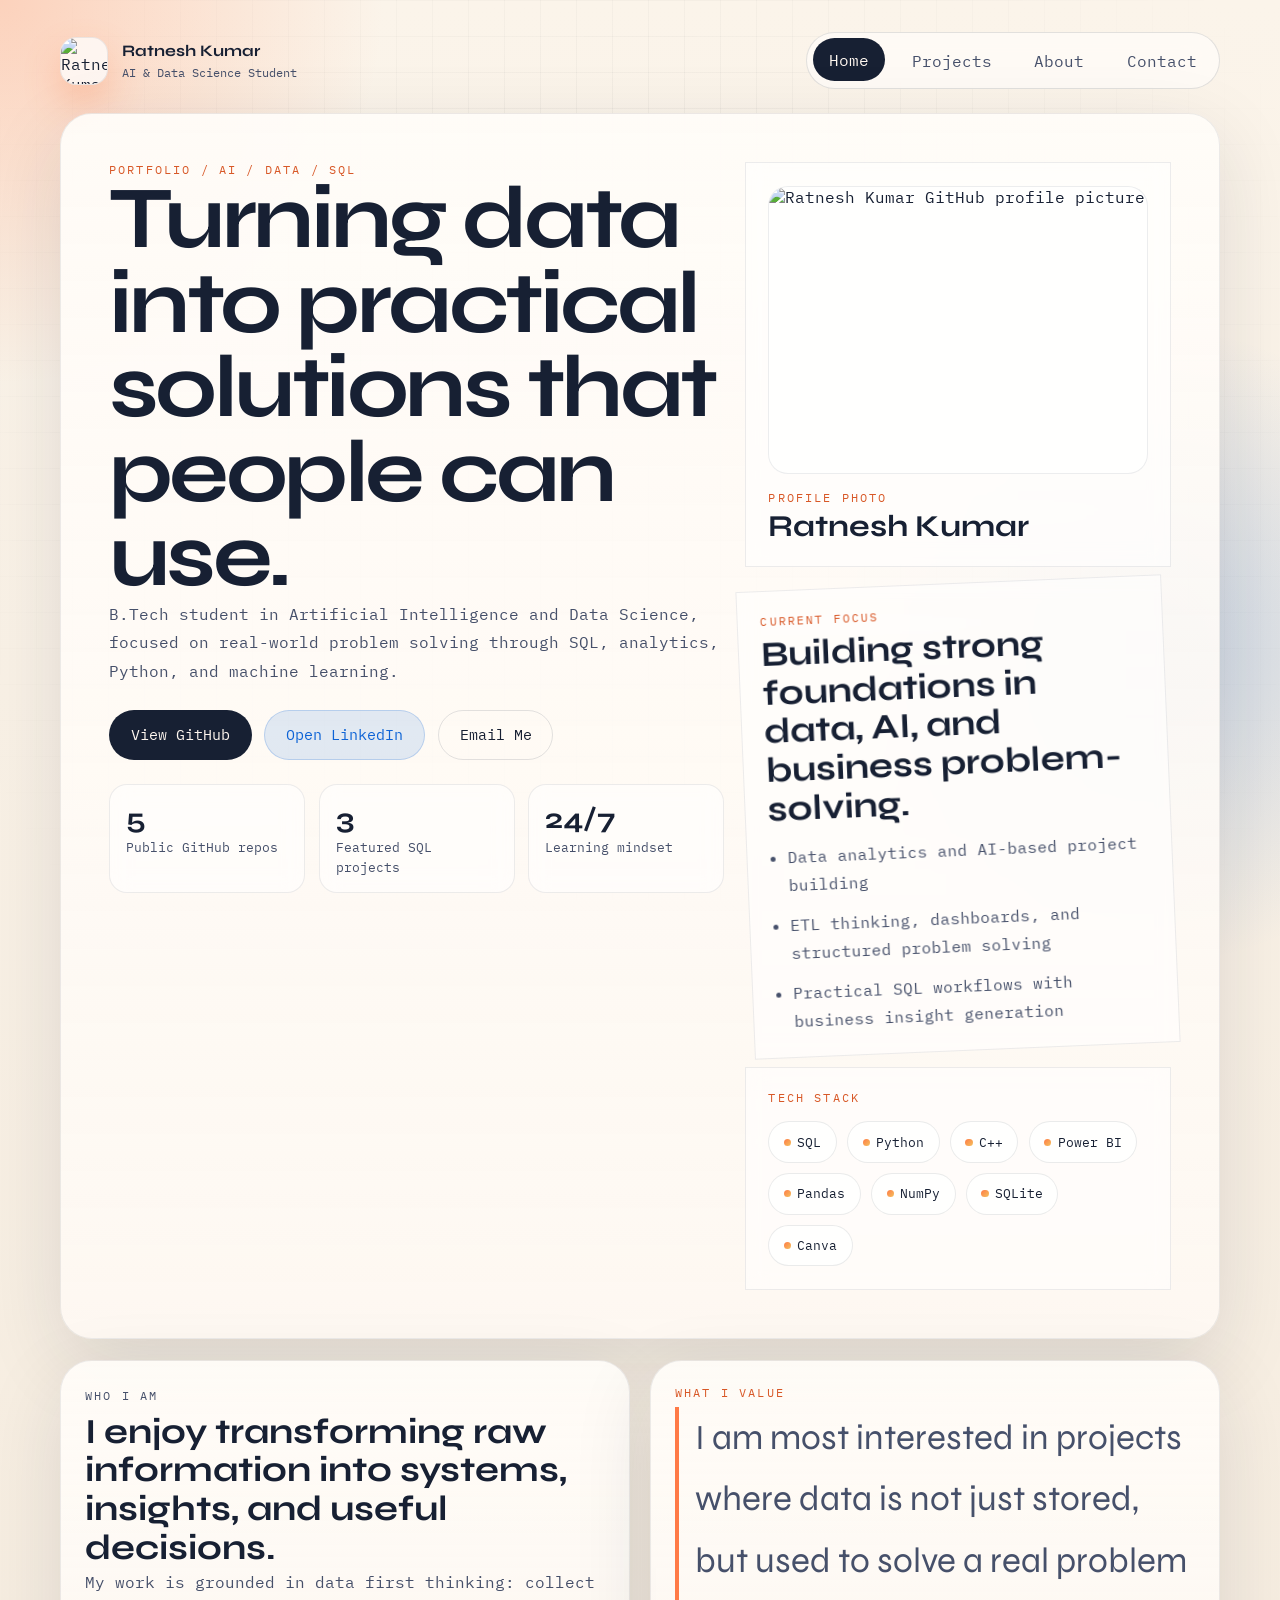
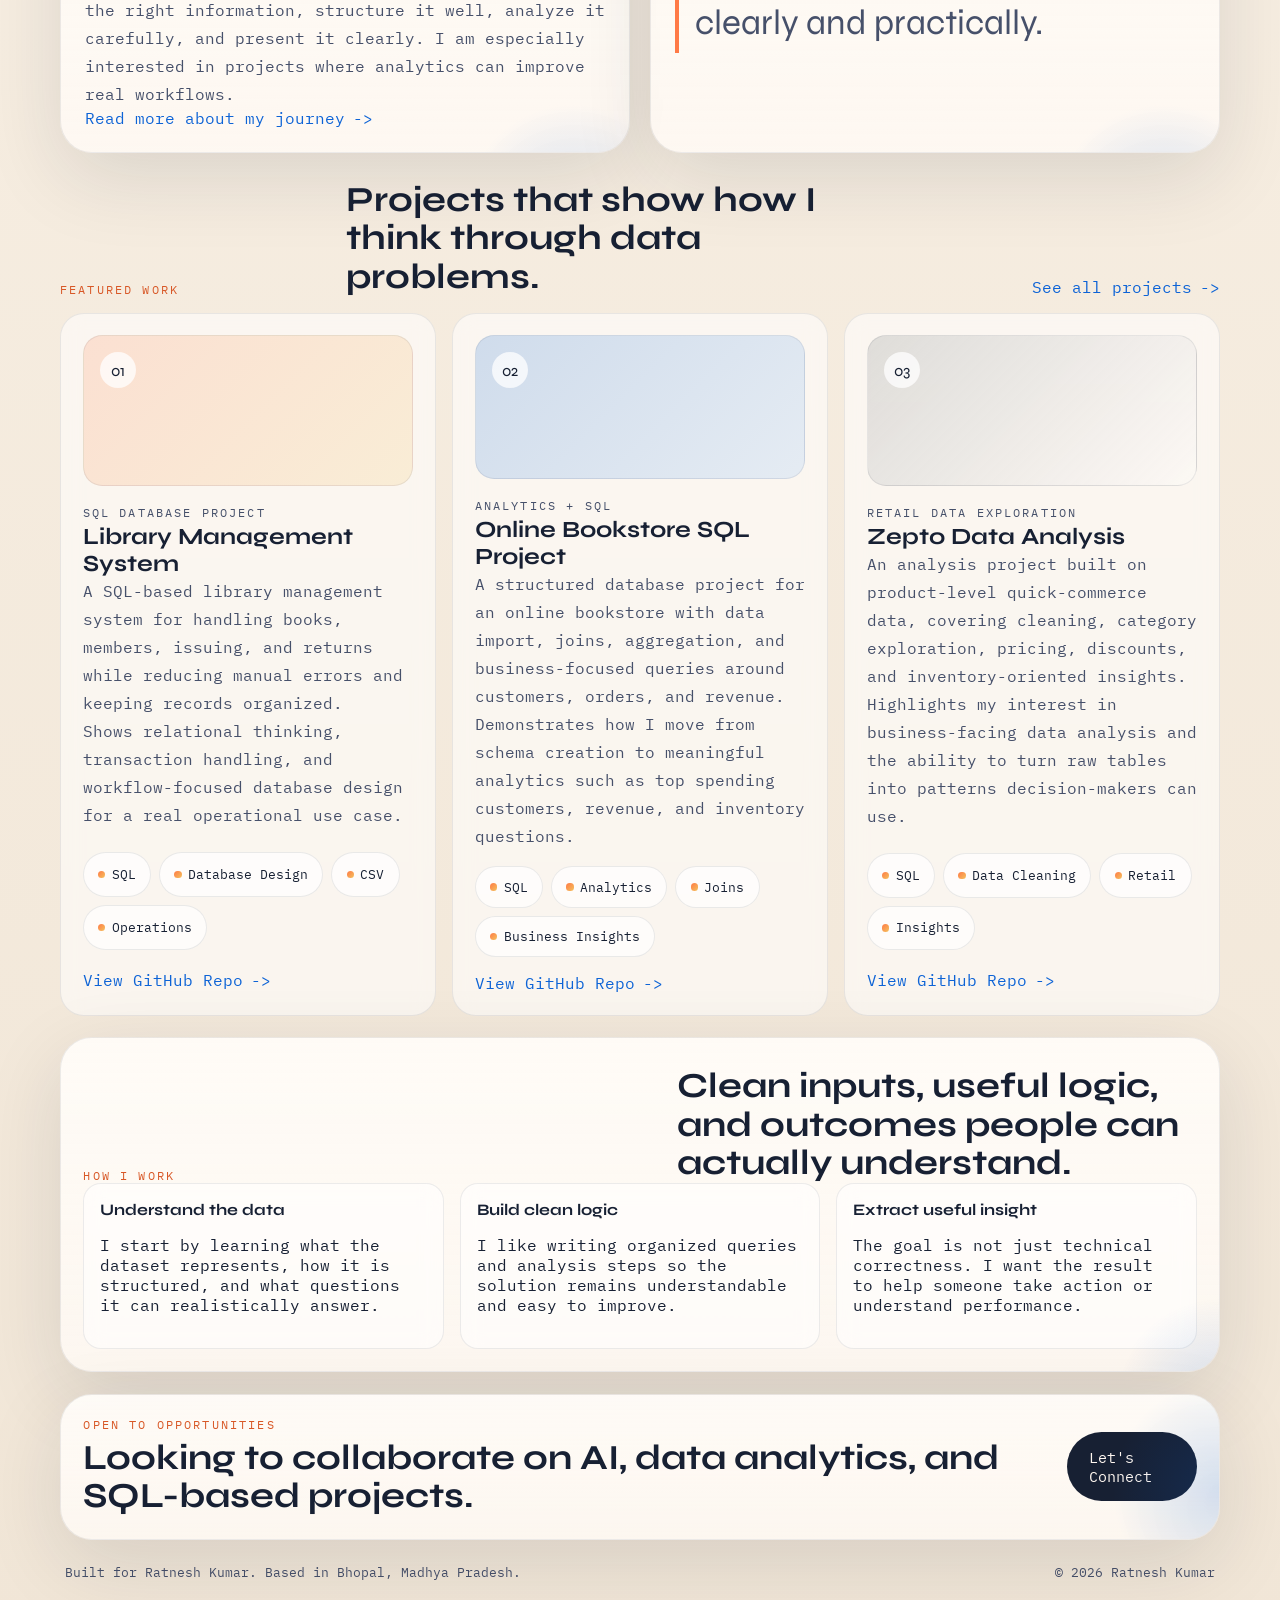
==== index.html @ 62a86c90 "Add files via upload" ====
<!DOCTYPE html>
<html lang="en">
  <head>
    <meta charset="UTF-8" />
    <meta name="viewport" content="width=device-width, initial-scale=1.0" />
    <title>Ratnesh Kumar | Portfolio</title>
    <meta
      name="description"
      content="Portfolio website for Ratnesh Kumar, an AI and Data Science student building practical data, SQL, and machine learning projects."
    />
    <link rel="preconnect" href="https://fonts.googleapis.com" />
    <link rel="preconnect" href="https://fonts.gstatic.com" crossorigin />
    <link
      href="https://fonts.googleapis.com/css2?family=IBM+Plex+Mono:wght@400;500&family=Syne:wght@500;700;800&display=swap"
      rel="stylesheet"
    />
    <link rel="stylesheet" href="styles.css" />
  </head>
  <body data-page="home">
    <div class="page-shell">
      <header class="site-header">
        <a class="brand" href="index.html" aria-label="Ratnesh Kumar portfolio home">
          <span class="brand-mark">
            <img
              data-profile-image
              src="https://github.com/rat7050.png"
              alt="Ratnesh Kumar GitHub profile picture"
              loading="eager"
              decoding="async"
              referrerpolicy="no-referrer"
            />
          </span>
          <span class="brand-text">
            <strong data-name>Ratnesh Kumar</strong>
            <small data-role>AI &amp; Data Science Student</small>
          </span>
        </a>
        <button class="nav-toggle" type="button" aria-expanded="false" aria-label="Open navigation">
          Menu
        </button>
        <nav class="site-nav" data-nav>
          <a href="index.html">Home</a>
          <a href="projects.html">Projects</a>
          <a href="about.html">About</a>
          <a href="contact.html">Contact</a>
        </nav>
      </header>

      <main>
        <section class="hero panel">
          <div class="hero-copy">
            <p class="eyebrow">Portfolio / AI / Data / SQL</p>
            <h1 data-hero-title>Turning data into practical solutions that people can use.</h1>
            <p class="hero-summary" data-summary>
              AI &amp; Data Science student building SQL, analytics, and machine learning projects that solve real-world problems.
            </p>
            <div class="hero-actions">
              <a class="button primary" data-github-link href="https://github.com/rat7050" target="_blank" rel="noreferrer">View GitHub</a>
              <a class="button secondary" data-linkedin-link href="https://www.linkedin.com/" target="_blank" rel="noreferrer">Open LinkedIn</a>
              <a class="button ghost" data-email-link href="mailto:ratneshkumar77659@gmail.com">Email Me</a>
            </div>
            <div class="stats-grid" data-stats></div>
          </div>

          <div class="hero-side">
            <div class="portrait-card">
              <div class="portrait-frame">
                <img
                  data-profile-image
                  src="https://github.com/rat7050.png"
                  alt="Ratnesh Kumar GitHub profile picture"
                  loading="eager"
                  decoding="async"
                  referrerpolicy="no-referrer"
                />
              </div>
              <div class="portrait-meta">
                <p class="card-label">Profile Photo</p>
                <h2 data-name>Ratnesh Kumar</h2>
              </div>
            </div>
            <div class="feature-card tilt-card">
              <p class="card-label">Current Focus</p>
              <h2>Building strong foundations in data, AI, and business problem-solving.</h2>
              <ul class="mini-list" data-focus-list></ul>
            </div>
            <div class="stack-card">
              <p class="card-label">Tech Stack</p>
              <div class="chip-cloud" data-tech-stack></div>
            </div>
          </div>
        </section>

        <section class="story-grid">
          <article class="panel intro-panel">
            <p class="section-tag">Who I Am</p>
            <h2 data-about-heading>Curious builder. Practical thinker. Data-first creator.</h2>
            <p data-about-short>
              I enjoy taking messy information, structuring it clearly, and turning it into systems, dashboards, or insights that help people make decisions.
            </p>
            <a class="text-link" href="about.html">Read more about my journey</a>
          </article>

          <article class="panel quote-panel">
            <p class="section-tag">What I Value</p>
            <blockquote data-quote>
              I am most interested in projects where data is not just collected, but used to improve something real.
            </blockquote>
          </article>
        </section>

        <section class="section-block">
          <div class="section-heading">
            <p class="section-tag">Featured Work</p>
            <h2>Projects that show how I think through data problems.</h2>
            <a class="text-link" href="projects.html">See all projects</a>
          </div>
          <div class="project-grid featured" data-projects="featured"></div>
        </section>

        <section class="panel process-panel">
          <div class="section-heading">
            <p class="section-tag">How I Work</p>
            <h2>Clean inputs, useful logic, and outcomes people can actually understand.</h2>
          </div>
          <div class="process-grid" data-process></div>
        </section>

        <section class="panel cta-panel">
          <div>
            <p class="section-tag">Open To Opportunities</p>
            <h2>Looking to collaborate on AI, data analytics, and SQL-based projects.</h2>
          </div>
          <a class="button primary" href="contact.html">Let's Connect</a>
        </section>
      </main>

      <footer class="site-footer">
        <p>Built for <span data-name>Ratnesh Kumar</span>. Based in <span data-location>Bhopal, Madhya Pradesh</span>.</p>
        <p>&copy; <span data-year></span> <span data-name>Ratnesh Kumar</span></p>
      </footer>
    </div>

    <script src="script.js"></script>
  </body>
</html>
---- styles.css ----
*,
*::before,
*::after {
  box-sizing: border-box;
}

:root {
  --bg: #f7efe4;
  --bg-soft: rgba(255, 248, 240, 0.72);
  --surface: rgba(255, 250, 245, 0.82);
  --surface-strong: rgba(255, 252, 248, 0.95);
  --ink: #172033;
  --muted: #46506a;
  --line: rgba(23, 32, 51, 0.12);
  --accent: #ff7a46;
  --accent-deep: #d85827;
  --accent-two: #0d63d6;
  --accent-three: #f4c15d;
  --shadow: 0 24px 80px rgba(23, 32, 51, 0.12);
  --radius-xl: 32px;
  --radius-lg: 24px;
  --radius-md: 18px;
  --radius-sm: 14px;
  --page-width: 1160px;
}

html {
  scroll-behavior: smooth;
}

body {
  margin: 0;
  min-height: 100vh;
  color: var(--ink);
  background:
    radial-gradient(circle at top left, rgba(255, 122, 70, 0.28), transparent 24rem),
    radial-gradient(circle at 90% 20%, rgba(13, 99, 214, 0.2), transparent 20rem),
    linear-gradient(180deg, #fbf4ea 0%, #f1e6d7 100%);
  font-family: "IBM Plex Mono", "Consolas", monospace;
}

body::before {
  content: "";
  position: fixed;
  inset: 0;
  pointer-events: none;
  background-image:
    linear-gradient(rgba(23, 32, 51, 0.035) 1px, transparent 1px),
    linear-gradient(90deg, rgba(23, 32, 51, 0.035) 1px, transparent 1px);
  background-size: 36px 36px;
  mask-image: radial-gradient(circle at center, black 45%, transparent 95%);
  z-index: -1;
}

a {
  color: inherit;
  text-decoration: none;
}

img {
  max-width: 100%;
}

.page-shell {
  width: min(calc(100% - 2rem), var(--page-width));
  margin: 0 auto;
  padding: 1.25rem 0 3rem;
}

.site-header,
.site-footer,
.hero,
.story-grid,
.section-block,
.about-layout,
.contact-layout {
  width: 100%;
}

.site-header {
  display: flex;
  align-items: center;
  justify-content: space-between;
  gap: 1rem;
  padding: 0.75rem 0 1.5rem;
}

.brand {
  display: inline-flex;
  align-items: center;
  gap: 0.9rem;
}

.brand-mark {
  display: inline-flex;
  align-items: center;
  justify-content: center;
  width: 3rem;
  height: 3rem;
  border-radius: 1rem;
  overflow: hidden;
  background: rgba(255, 255, 255, 0.72);
  border: 1px solid rgba(23, 32, 51, 0.08);
  box-shadow: 0 18px 36px rgba(255, 122, 70, 0.3);
}

.brand-mark img {
  display: block;
  width: 100%;
  height: 100%;
  object-fit: cover;
}

.brand-text {
  display: flex;
  flex-direction: column;
  gap: 0.2rem;
}

.brand-text strong,
h1,
h2,
h3,
blockquote {
  font-family: "Syne", "Trebuchet MS", sans-serif;
}

.brand-text strong {
  font-size: 1rem;
}

.brand-text small {
  color: var(--muted);
  font-size: 0.78rem;
}

.site-nav {
  display: flex;
  align-items: center;
  gap: 0.65rem;
  padding: 0.4rem;
  border: 1px solid var(--line);
  border-radius: 999px;
  background: rgba(255, 252, 248, 0.8);
  backdrop-filter: blur(16px);
}

.site-nav a {
  padding: 0.7rem 1rem;
  border-radius: 999px;
  color: var(--muted);
  transition: background-color 180ms ease, color 180ms ease, transform 180ms ease;
}

.site-nav a:hover,
.site-nav a.active {
  background: var(--ink);
  color: #fff7f0;
  transform: translateY(-1px);
}

.nav-toggle {
  display: none;
  border: 1px solid var(--line);
  border-radius: 999px;
  background: var(--surface-strong);
  padding: 0.75rem 1rem;
  font: inherit;
  color: var(--ink);
  cursor: pointer;
}

main {
  display: grid;
  gap: 1.35rem;
}

.panel {
  position: relative;
  overflow: hidden;
  border: 1px solid rgba(23, 32, 51, 0.08);
  border-radius: var(--radius-xl);
  background: linear-gradient(180deg, var(--surface-strong), var(--surface));
  box-shadow: var(--shadow);
}

.panel::after {
  content: "";
  position: absolute;
  inset: auto -10% -45% auto;
  width: 14rem;
  height: 14rem;
  border-radius: 50%;
  background: radial-gradient(circle, rgba(13, 99, 214, 0.18), transparent 70%);
  pointer-events: none;
}

.hero,
.page-hero {
  padding: clamp(1.75rem, 4vw, 3rem);
}

.hero {
  display: grid;
  grid-template-columns: minmax(0, 1.3fr) minmax(18rem, 0.9fr);
  gap: 1.3rem;
}

.page-hero.compact {
  display: grid;
  gap: 0.85rem;
}

.eyebrow,
.section-tag,
.card-label {
  margin: 0;
  font-size: 0.75rem;
  letter-spacing: 0.18em;
  text-transform: uppercase;
  color: var(--accent-deep);
}

h1 {
  margin: 0;
  font-size: clamp(2.85rem, 8vw, 5.5rem);
  line-height: 0.96;
  letter-spacing: -0.04em;
  max-width: 11ch;
}

.page-hero h1 {
  max-width: 14ch;
  font-size: clamp(2.2rem, 6vw, 4rem);
}

.hero-summary,
[data-project-summary],
[data-contact-intro],
[data-about-long],
[data-about-short] {
  margin: 0;
  max-width: 65ch;
  color: var(--muted);
  font-size: 1rem;
  line-height: 1.8;
}

.hero-actions {
  display: flex;
  flex-wrap: wrap;
  gap: 0.8rem;
  margin: 1.5rem 0;
}

.button,
.text-link {
  transition: transform 180ms ease, background-color 180ms ease, color 180ms ease, border-color 180ms ease;
}

.button {
  display: inline-flex;
  align-items: center;
  justify-content: center;
  gap: 0.5rem;
  min-height: 3.1rem;
  padding: 0.9rem 1.3rem;
  border-radius: 999px;
  border: 1px solid transparent;
  font-size: 0.92rem;
}

.button:hover,
.text-link:hover {
  transform: translateY(-2px);
}

.button.primary {
  background: var(--ink);
  color: #fff7f0;
}

.button.secondary {
  background: rgba(13, 99, 214, 0.12);
  border-color: rgba(13, 99, 214, 0.2);
  color: var(--accent-two);
}

.button.ghost {
  background: transparent;
  border-color: var(--line);
  color: var(--ink);
}

.text-link {
  display: inline-flex;
  align-items: center;
  gap: 0.5rem;
  color: var(--accent-two);
}

.text-link::after {
  content: "->";
}

.stats-grid {
  display: grid;
  grid-template-columns: repeat(3, minmax(0, 1fr));
  gap: 0.85rem;
  margin-top: 1.25rem;
}

.stat-card,
.feature-card,
.stack-card,
.portrait-card,
.project-card,
.mini-panel,
.timeline-item,
.contact-item {
  border: 1px solid rgba(23, 32, 51, 0.08);
  background: rgba(255, 255, 255, 0.55);
  backdrop-filter: blur(10px);
}

.stat-card {
  padding: 1rem;
  border-radius: var(--radius-md);
}

.stat-card strong {
  display: block;
  font-family: "Syne", sans-serif;
  font-size: 1.8rem;
}

.stat-card span {
  color: var(--muted);
  font-size: 0.8rem;
}

.hero-side {
  display: grid;
  gap: 1rem;
}

.feature-card,
.stack-card,
.portrait-card,
.cta-panel,
.process-panel,
.note-panel {
  padding: 1.4rem;
}

.tilt-card {
  transform: rotate(-2.4deg);
}

.feature-card h2,
.stack-card h2,
.intro-panel h2,
.quote-panel blockquote,
.cta-panel h2,
.section-heading h2,
.note-panel h2 {
  margin: 0.4rem 0 0;
  font-size: clamp(1.55rem, 3vw, 2.2rem);
  line-height: 1.1;
}

.mini-list,
.timeline,
.contact-list {
  display: grid;
  gap: 0.85rem;
}

.mini-list {
  margin: 1rem 0 0;
  padding: 0 0 0 1.1rem;
  color: var(--muted);
  line-height: 1.7;
}

.chip-cloud {
  display: flex;
  flex-wrap: wrap;
  gap: 0.65rem;
  margin-top: 1rem;
}

.chip-cloud.large {
  margin-top: 0;
}

.chip {
  display: inline-flex;
  align-items: center;
  gap: 0.4rem;
  padding: 0.7rem 0.9rem;
  border: 1px solid rgba(23, 32, 51, 0.09);
  border-radius: 999px;
  background: rgba(255, 255, 255, 0.7);
  color: var(--ink);
  font-size: 0.82rem;
}

.chip::before {
  content: "";
  width: 0.45rem;
  height: 0.45rem;
  border-radius: 50%;
  background: linear-gradient(135deg, var(--accent), var(--accent-three));
}

.portrait-card {
  display: grid;
  gap: 1rem;
}

.portrait-frame,
.portrait-inline {
  overflow: hidden;
  border-radius: calc(var(--radius-lg) - 4px);
  border: 1px solid rgba(23, 32, 51, 0.08);
  background: rgba(255, 255, 255, 0.7);
}

.portrait-frame {
  min-height: 18rem;
}

.portrait-frame img,
.portrait-inline img {
  display: block;
  width: 100%;
  height: 100%;
  object-fit: cover;
}

.portrait-meta {
  display: grid;
  gap: 0.35rem;
}

.portrait-meta h2 {
  margin: 0;
  font-size: clamp(1.35rem, 2.6vw, 1.9rem);
  line-height: 1.1;
}

.story-grid,
.about-layout,
.contact-layout {
  display: grid;
  grid-template-columns: repeat(2, minmax(0, 1fr));
  gap: 1.25rem;
}

.about-layout > .panel,
.contact-layout > .panel {
  padding: 1.5rem;
}

.intro-panel,
.quote-panel {
  padding: 1.5rem;
}

.portrait-inline {
  width: min(100%, 20rem);
  aspect-ratio: 1 / 1;
}

.intro-panel p,
.quote-panel blockquote,
.profile-facts,
.bullet-columns p,
.timeline-item p,
.contact-item p {
  color: var(--muted);
  line-height: 1.75;
}

blockquote {
  padding-left: 1rem;
  border-left: 4px solid var(--accent);
}

.section-block {
  display: grid;
  gap: 1rem;
}

.section-heading {
  display: flex;
  align-items: end;
  justify-content: space-between;
  gap: 1rem;
}

.section-heading h2 {
  max-width: 20ch;
}

.project-grid {
  display: grid;
  grid-template-columns: repeat(3, minmax(0, 1fr));
  gap: 1rem;
}

.project-card {
  display: grid;
  gap: 1rem;
  padding: 1.35rem;
  border-radius: var(--radius-lg);
}

.project-card:nth-child(3n + 1) .project-banner {
  background: linear-gradient(135deg, rgba(255, 122, 70, 0.18), rgba(244, 193, 93, 0.18));
}

.project-card:nth-child(3n + 2) .project-banner {
  background: linear-gradient(135deg, rgba(13, 99, 214, 0.18), rgba(132, 186, 255, 0.18));
}

.project-card:nth-child(3n + 3) .project-banner {
  background: linear-gradient(135deg, rgba(23, 32, 51, 0.12), rgba(255, 255, 255, 0.28));
}

.project-banner {
  min-height: 9rem;
  border-radius: 1.2rem;
  border: 1px solid rgba(23, 32, 51, 0.08);
  padding: 1rem;
}

.project-index {
  display: inline-flex;
  align-items: center;
  justify-content: center;
  width: 2.25rem;
  height: 2.25rem;
  border-radius: 999px;
  background: rgba(255, 255, 255, 0.74);
  font-family: "Syne", sans-serif;
  font-size: 1rem;
}

.project-card h3 {
  margin: 0;
  font-family: "Syne", sans-serif;
  font-size: 1.45rem;
}

.project-card p {
  margin: 0;
  color: var(--muted);
  line-height: 1.75;
}

.project-meta {
  display: flex;
  flex-wrap: wrap;
  gap: 0.5rem;
}

.project-links {
  display: flex;
  flex-wrap: wrap;
  gap: 0.85rem;
}

.project-links a {
  color: var(--accent-two);
}

.process-grid,
.profile-facts,
.bullet-columns,
.contact-fit,
.certificate-grid {
  display: grid;
  grid-template-columns: repeat(auto-fit, minmax(14rem, 1fr));
  gap: 1rem;
}

.mini-panel,
.timeline-item,
.contact-item,
.fit-card,
.certificate-card {
  padding: 1rem 1rem 1.05rem;
  border-radius: var(--radius-md);
}

.mini-panel h3,
.timeline-item h3,
.contact-item h3,
.fit-card h3,
.certificate-card h3 {
  margin: 0 0 0.55rem;
  font-size: 1rem;
  font-family: "Syne", sans-serif;
}

.profile-facts strong {
  display: block;
  margin-bottom: 0.35rem;
  color: var(--ink);
}

.mini-panel span {
  display: block;
  color: var(--muted);
  line-height: 1.75;
}

.timeline {
  grid-template-columns: 1fr;
}

.timeline-item {
  position: relative;
  padding-left: 1.25rem;
}

.timeline-item::before {
  content: "";
  position: absolute;
  left: 0.15rem;
  top: 1.1rem;
  width: 0.5rem;
  height: 0.5rem;
  border-radius: 50%;
  background: var(--accent);
}

.bullet-columns {
  align-items: start;
}

.bullet-columns > div,
.fit-card,
.certificate-card {
  padding: 1.15rem;
  border-radius: var(--radius-md);
  border: 1px solid rgba(23, 32, 51, 0.08);
  background: rgba(255, 255, 255, 0.55);
}

.bullet-columns h2,
.fit-card h3,
.certificate-card h3 {
  margin-top: 0;
}

.certificate-card {
  display: grid;
  gap: 0.8rem;
}

.certificate-card p {
  margin: 0;
  color: var(--muted);
  line-height: 1.75;
}

.certificate-link {
  justify-self: start;
}

.contact-list,
.contact-fit {
  margin-top: 0.75rem;
}

.contact-item a {
  color: var(--accent-two);
  word-break: break-word;
}

.cta-panel {
  display: flex;
  align-items: center;
  justify-content: space-between;
  gap: 1rem;
}

.site-footer {
  display: flex;
  justify-content: space-between;
  gap: 1rem;
  margin-top: 1.5rem;
  padding: 0 0.3rem;
  color: var(--muted);
  font-size: 0.82rem;
}

.site-footer p {
  margin: 0;
}

@media (max-width: 980px) {
  .hero,
  .story-grid,
  .about-layout,
  .contact-layout,
  .project-grid,
  .process-grid,
  .profile-facts,
  .bullet-columns,
  .contact-fit {
    grid-template-columns: 1fr;
  }

  .section-heading,
  .cta-panel,
  .site-footer {
    align-items: start;
    flex-direction: column;
  }

  h1,
  .page-hero h1 {
    max-width: 100%;
  }
}

@media (max-width: 760px) {
  .page-shell {
    width: min(calc(100% - 1rem), var(--page-width));
  }

  .site-header {
    position: relative;
    flex-wrap: wrap;
  }

  .nav-toggle {
    display: inline-flex;
  }

  .site-nav {
    display: none;
    width: 100%;
    flex-direction: column;
    align-items: stretch;
    border-radius: 1.5rem;
    padding: 0.65rem;
  }

  .site-nav.open {
    display: flex;
  }

  .site-nav a {
    text-align: center;
  }

  .hero-actions,
  .project-links {
    flex-direction: column;
    align-items: stretch;
  }

  .button,
  .text-link {
    justify-content: center;
  }

  .stats-grid {
    grid-template-columns: 1fr;
  }
}

@media (prefers-reduced-motion: reduce) {
  *,
  *::before,
  *::after {
    scroll-behavior: auto;
    transition: none !important;
    animation: none !important;
  }

  .tilt-card {
    transform: none;
  }
}
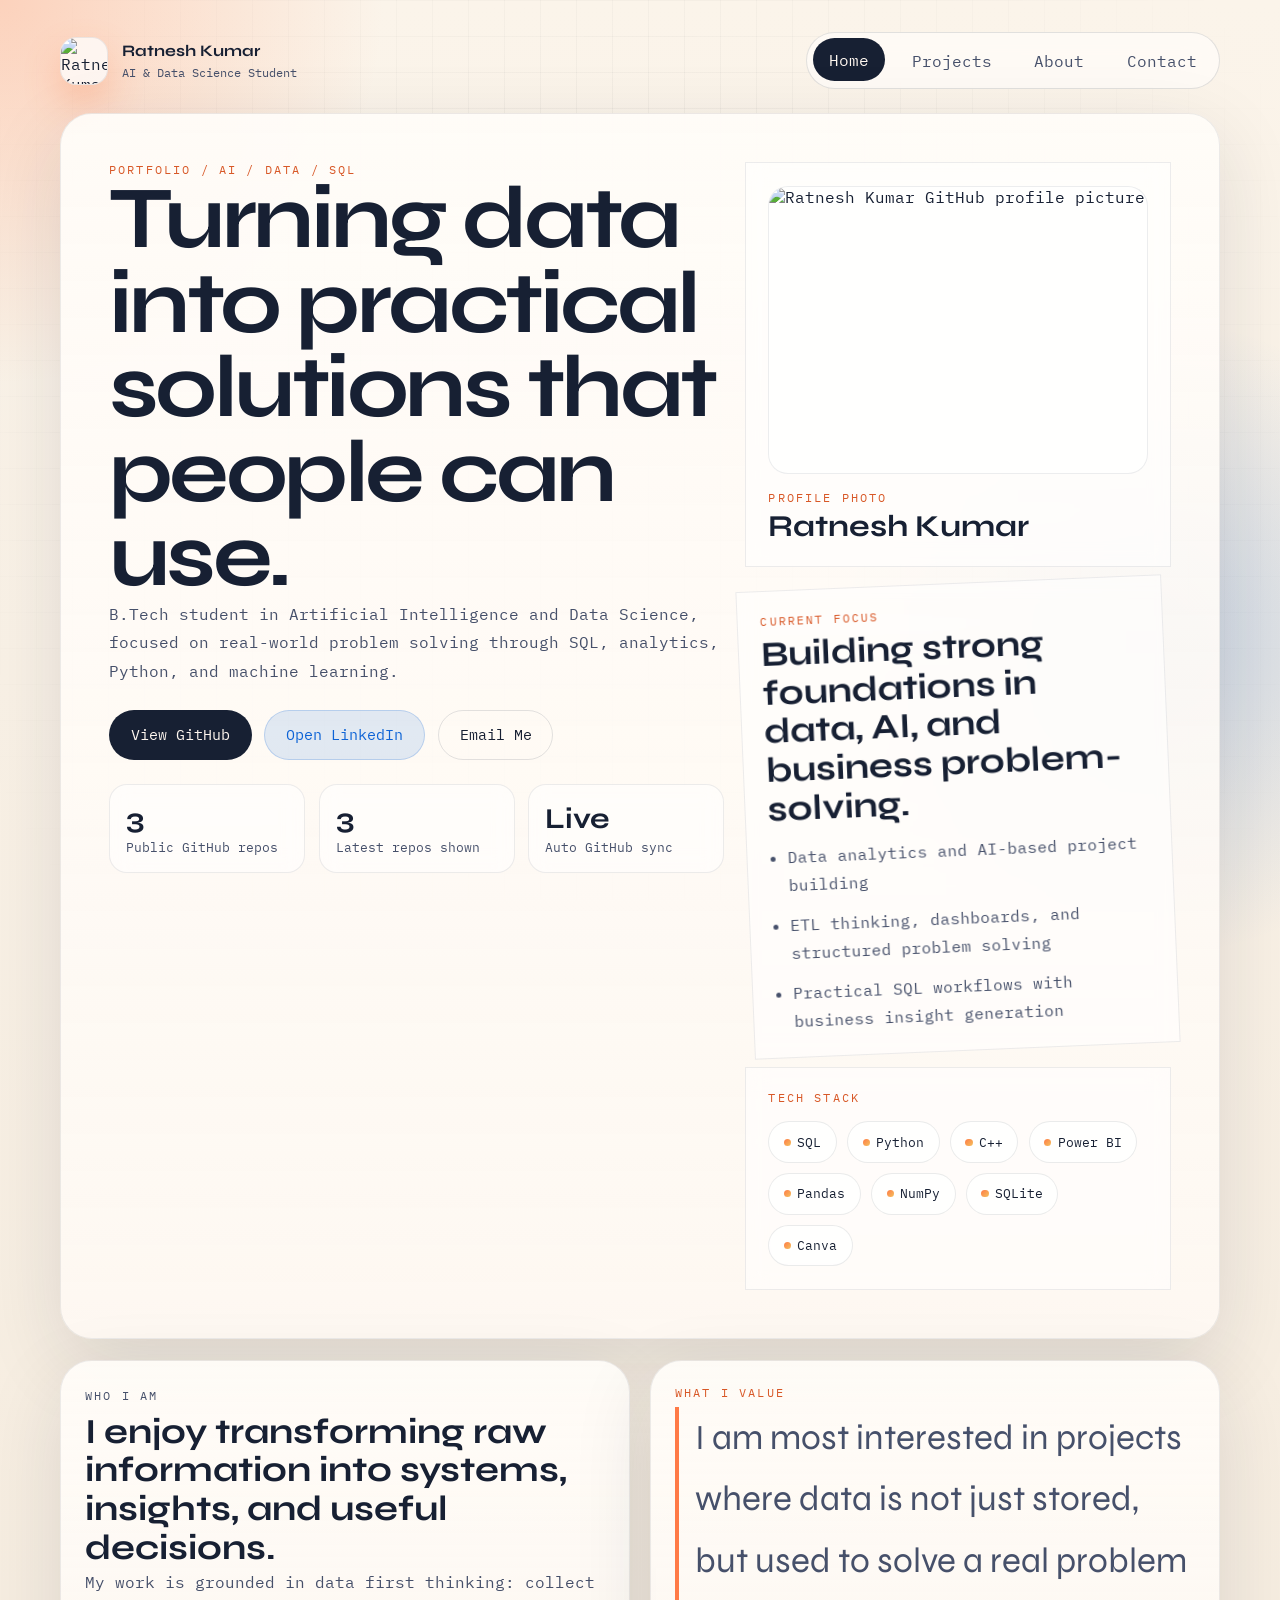
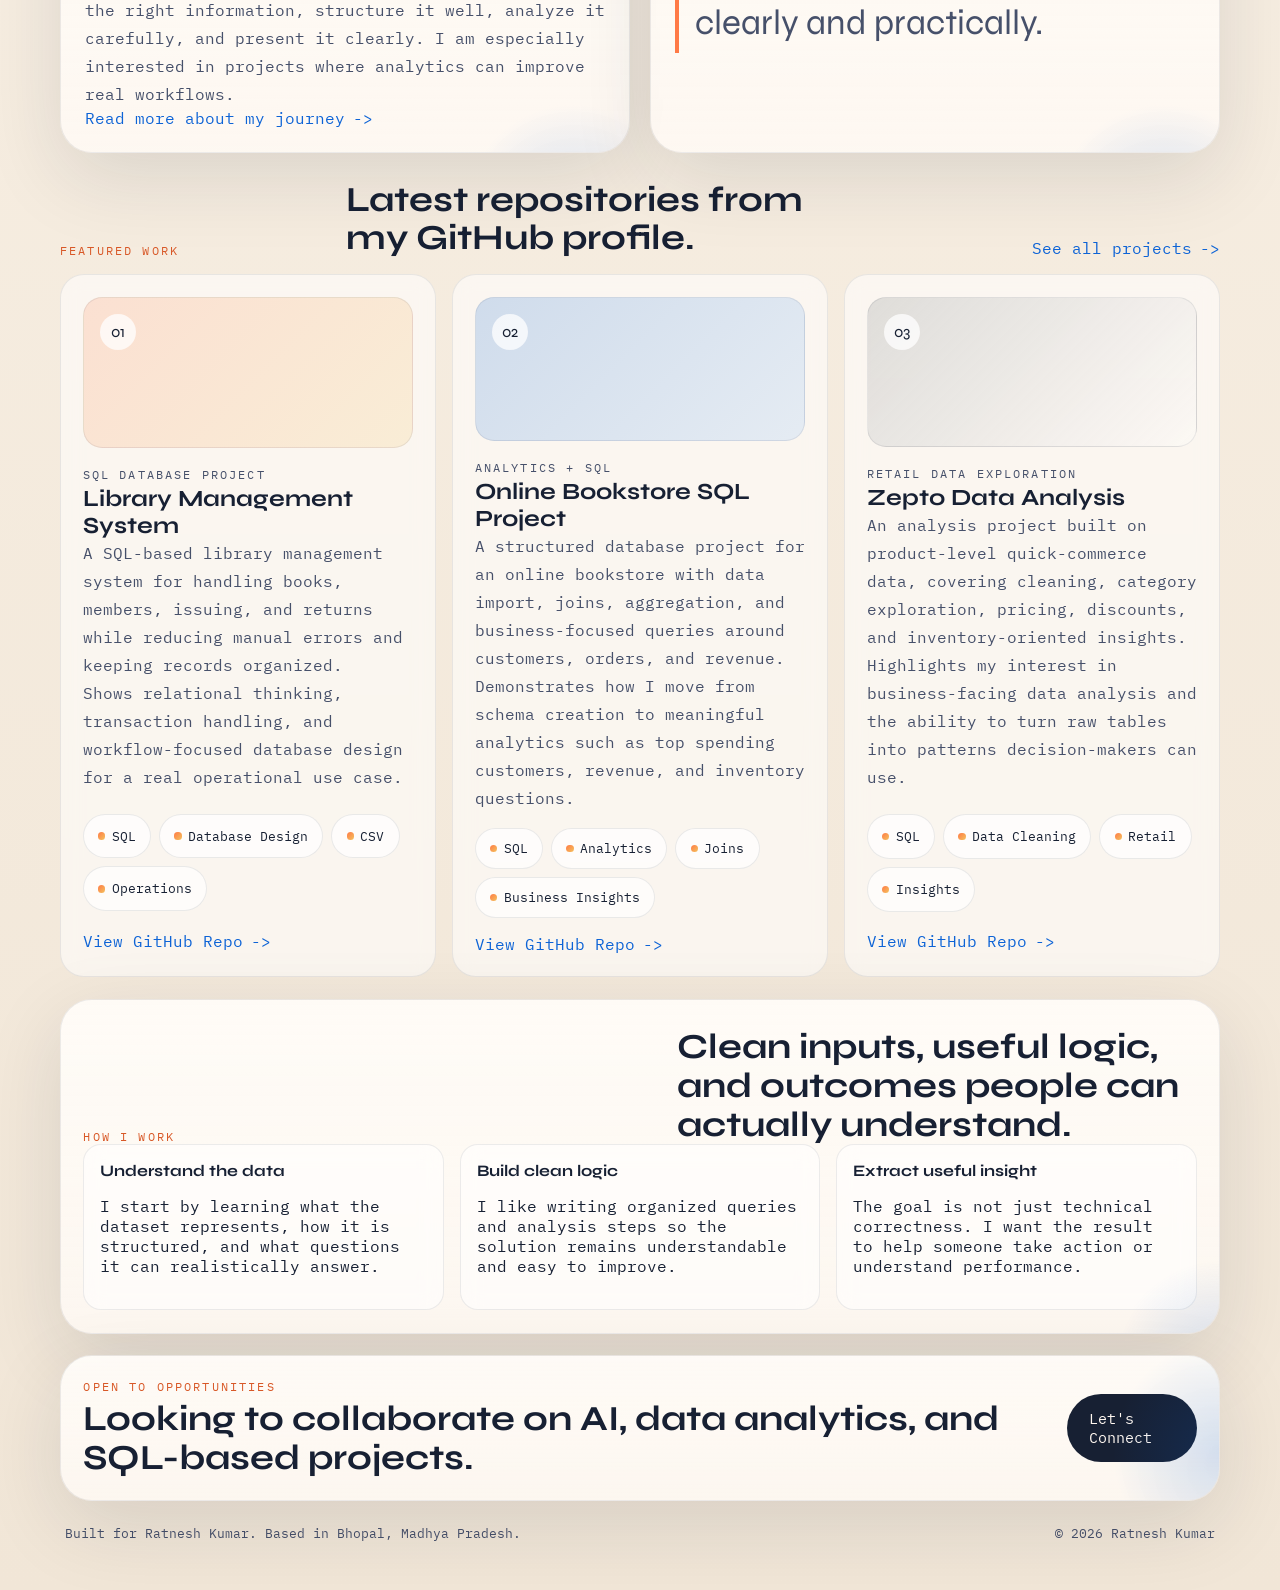
==== commit 061d46b5: "Update portfolio website source" ====
--- a/index.html
+++ b/index.html
@@ -56,7 +56,7 @@
             </p>
             <div class="hero-actions">
               <a class="button primary" data-github-link href="https://github.com/rat7050" target="_blank" rel="noreferrer">View GitHub</a>
-              <a class="button secondary" data-linkedin-link href="https://www.linkedin.com/" target="_blank" rel="noreferrer">Open LinkedIn</a>
+              <a class="button secondary" data-linkedin-link href="https://www.linkedin.com/in/ratnesh-kumar-692376338?utm_source=share_via&utm_content=profile&utm_medium=member_android" target="_blank" rel="noreferrer">Open LinkedIn</a>
               <a class="button ghost" data-email-link href="mailto:ratneshkumar77659@gmail.com">Email Me</a>
             </div>
             <div class="stats-grid" data-stats></div>
@@ -112,7 +112,7 @@
         <section class="section-block">
           <div class="section-heading">
             <p class="section-tag">Featured Work</p>
-            <h2>Projects that show how I think through data problems.</h2>
+            <h2>Latest repositories from my GitHub profile.</h2>
             <a class="text-link" href="projects.html">See all projects</a>
           </div>
           <div class="project-grid featured" data-projects="featured"></div>
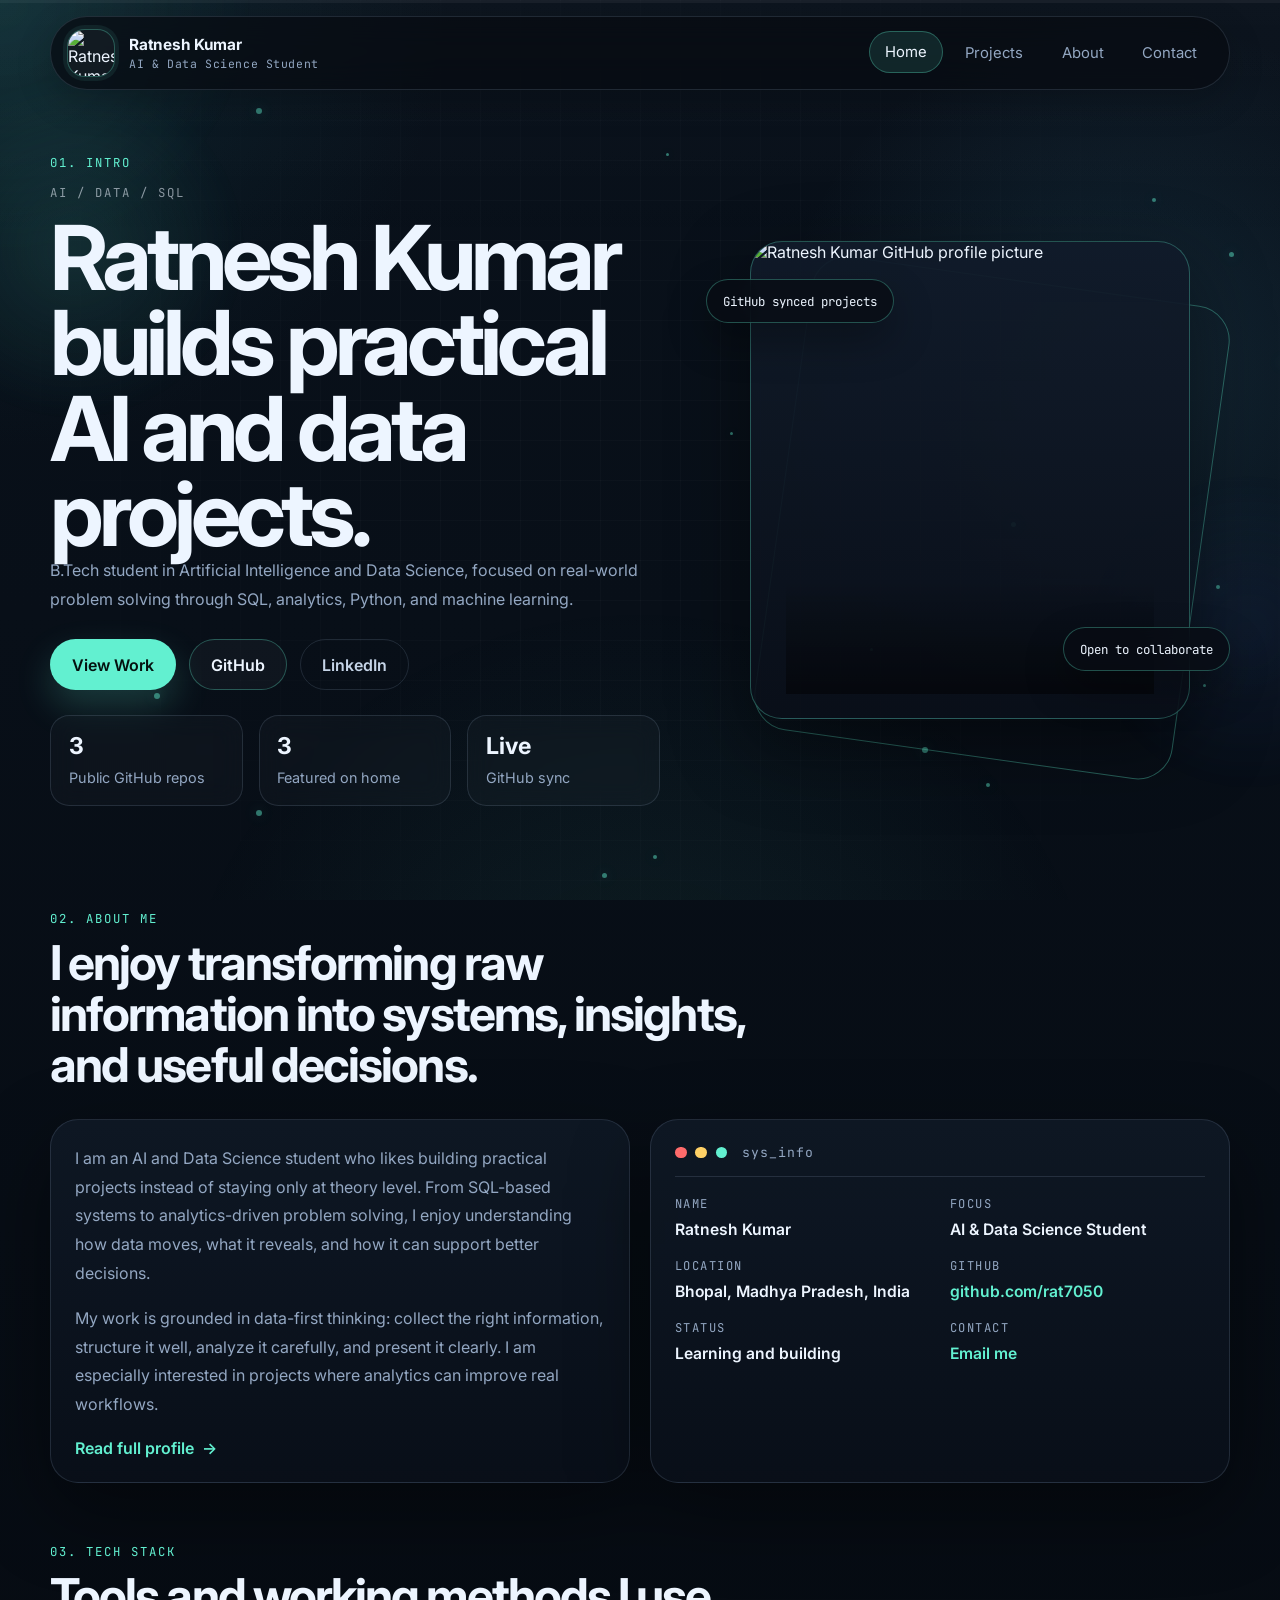
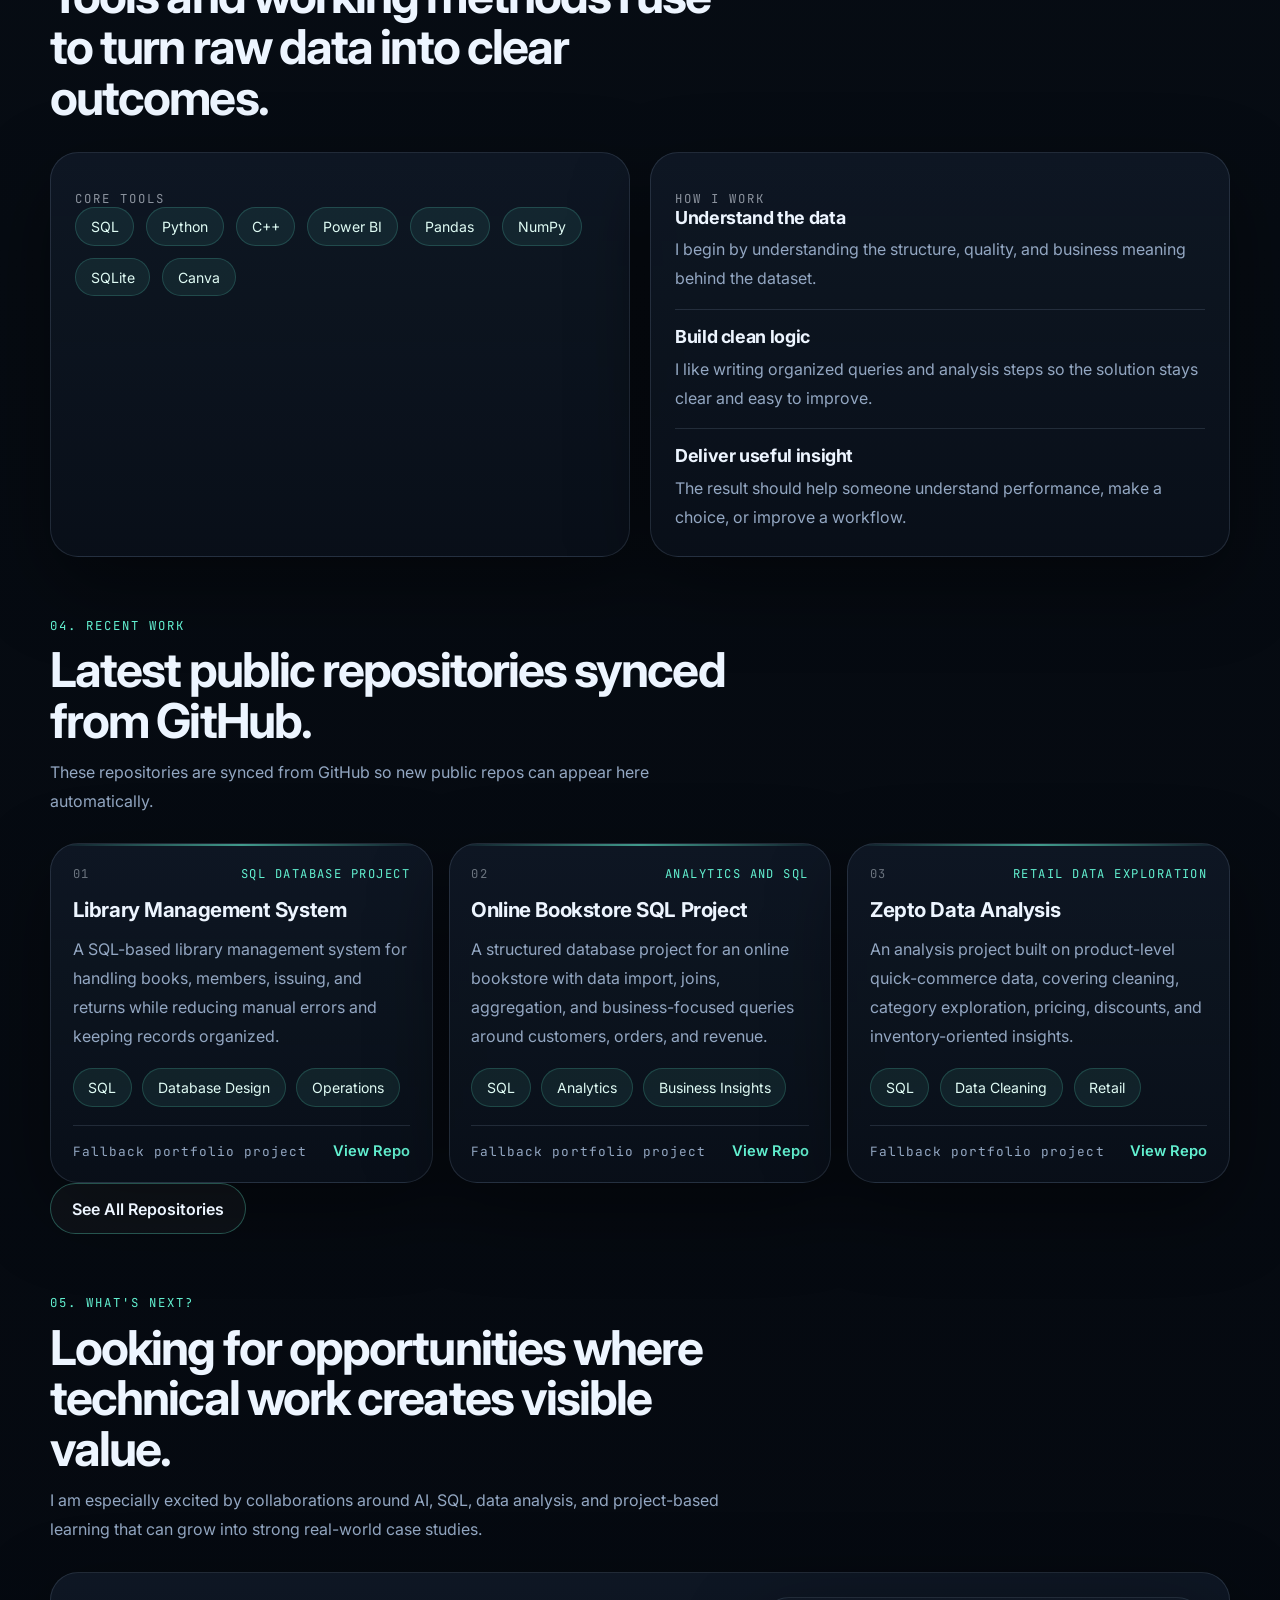
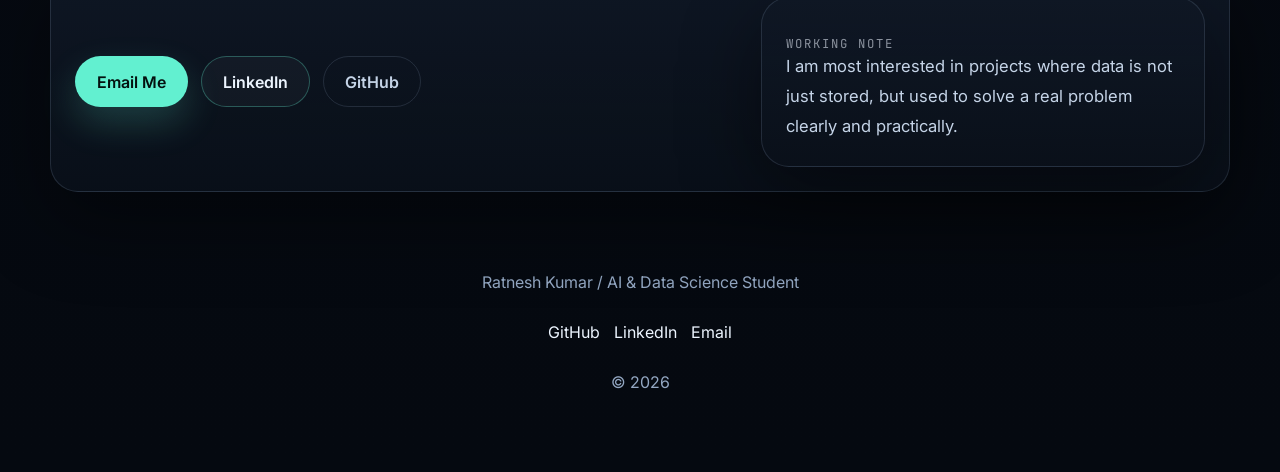
==== commit 5ca83480: "Redesign portfolio to match dark reference style" ====
--- a/index.html
+++ b/index.html
@@ -11,12 +11,21 @@
     <link rel="preconnect" href="https://fonts.googleapis.com" />
     <link rel="preconnect" href="https://fonts.gstatic.com" crossorigin />
     <link
-      href="https://fonts.googleapis.com/css2?family=IBM+Plex+Mono:wght@400;500&family=Syne:wght@500;700;800&display=swap"
+      href="https://fonts.googleapis.com/css2?family=Inter:wght@400;500;600;700;800&family=JetBrains+Mono:wght@400;500;600&display=swap"
       rel="stylesheet"
     />
     <link rel="stylesheet" href="styles.css" />
   </head>
   <body data-page="home">
+    <div class="site-background" aria-hidden="true">
+      <div class="grid-overlay"></div>
+      <div class="orb orb-one"></div>
+      <div class="orb orb-two"></div>
+      <div class="cursor-glow" data-cursor-glow></div>
+      <div class="particle-field" data-particle-field></div>
+    </div>
+    <div class="scroll-progress" aria-hidden="true"><span data-progress-bar></span></div>
+
     <div class="page-shell">
       <header class="site-header">
         <a class="brand" href="index.html" aria-label="Ratnesh Kumar portfolio home">
@@ -35,9 +44,11 @@
             <small data-role>AI &amp; Data Science Student</small>
           </span>
         </a>
+
         <button class="nav-toggle" type="button" aria-expanded="false" aria-label="Open navigation">
           Menu
         </button>
+
         <nav class="site-nav" data-nav>
           <a href="index.html">Home</a>
           <a href="projects.html">Projects</a>
@@ -47,24 +58,28 @@
       </header>
 
       <main>
-        <section class="hero panel">
-          <div class="hero-copy">
-            <p class="eyebrow">Portfolio / AI / Data / SQL</p>
-            <h1 data-hero-title>Turning data into practical solutions that people can use.</h1>
-            <p class="hero-summary" data-summary>
-              AI &amp; Data Science student building SQL, analytics, and machine learning projects that solve real-world problems.
+        <section class="hero-section" id="top">
+          <div class="hero-copy reveal">
+            <p class="section-number">01. Intro</p>
+            <p class="eyebrow">AI / Data / SQL</p>
+            <h1 data-hero-title>Ratnesh Kumar builds practical AI and data projects.</h1>
+            <p class="lead" data-summary>
+              AI &amp; Data Science student focused on SQL, analytics, Python, and machine learning projects that solve real problems clearly.
             </p>
+
             <div class="hero-actions">
-              <a class="button primary" data-github-link href="https://github.com/rat7050" target="_blank" rel="noreferrer">View GitHub</a>
-              <a class="button secondary" data-linkedin-link href="https://www.linkedin.com/in/ratnesh-kumar-692376338?utm_source=share_via&utm_content=profile&utm_medium=member_android" target="_blank" rel="noreferrer">Open LinkedIn</a>
-              <a class="button ghost" data-email-link href="mailto:ratneshkumar77659@gmail.com">Email Me</a>
+              <a class="button button-primary" href="#recent-work">View Work</a>
+              <a class="button button-secondary" data-github-link href="https://github.com/rat7050" target="_blank" rel="noreferrer">GitHub</a>
+              <a class="button button-tertiary" data-linkedin-link href="https://www.linkedin.com/in/ratnesh-kumar-692376338?utm_source=share_via&utm_content=profile&utm_medium=member_android" target="_blank" rel="noreferrer">LinkedIn</a>
             </div>
+
             <div class="stats-grid" data-stats></div>
           </div>
 
-          <div class="hero-side">
-            <div class="portrait-card">
-              <div class="portrait-frame">
+          <div class="hero-visual reveal delay-1">
+            <div class="portrait-shell">
+              <div class="portrait-outline"></div>
+              <div class="portrait-card">
                 <img
                   data-profile-image
                   src="https://github.com/rat7050.png"
@@ -74,70 +89,135 @@
                   referrerpolicy="no-referrer"
                 />
               </div>
-              <div class="portrait-meta">
-                <p class="card-label">Profile Photo</p>
-                <h2 data-name>Ratnesh Kumar</h2>
+              <div class="floating-badge badge-top">GitHub synced projects</div>
+              <div class="floating-badge badge-bottom">Open to collaborate</div>
+            </div>
+          </div>
+        </section>
+
+        <section class="section-shell" id="about">
+          <div class="section-heading reveal">
+            <p class="section-number">02. About Me</p>
+            <h2 data-about-heading>I enjoy transforming raw information into systems, insights, and useful decisions.</h2>
+          </div>
+
+          <div class="info-grid">
+            <article class="story-panel reveal">
+              <p data-about-long>
+                I am an AI and Data Science student who likes building practical projects instead of staying only at theory level. From SQL-based systems to analytics-driven problem solving, I enjoy understanding how data moves, what it reveals, and how it can support better decisions.
+              </p>
+              <p data-about-short>
+                My work is grounded in data-first thinking: collect the right information, structure it well, analyze it carefully, and present it clearly.
+              </p>
+              <a class="inline-link" href="about.html">Read full profile</a>
+            </article>
+
+            <aside class="system-card reveal delay-1">
+              <div class="terminal-bar">
+                <span></span>
+                <span></span>
+                <span></span>
+                <p>sys_info</p>
               </div>
+              <div class="system-grid">
+                <div>
+                  <span>Name</span>
+                  <strong data-name>Ratnesh Kumar</strong>
+                </div>
+                <div>
+                  <span>Focus</span>
+                  <strong data-role>AI &amp; Data Science Student</strong>
+                </div>
+                <div>
+                  <span>Location</span>
+                  <strong data-location>Bhopal, Madhya Pradesh</strong>
+                </div>
+                <div>
+                  <span>GitHub</span>
+                  <a data-github-link href="https://github.com/rat7050" target="_blank" rel="noreferrer">github.com/rat7050</a>
+                </div>
+                <div>
+                  <span>Status</span>
+                  <strong>Learning and building</strong>
+                </div>
+                <div>
+                  <span>Contact</span>
+                  <a data-email-link href="mailto:ratneshkumar77659@gmail.com">Email me</a>
+                </div>
+              </div>
+            </aside>
+          </div>
+        </section>
+
+        <section class="section-shell" id="stack">
+          <div class="section-heading reveal">
+            <p class="section-number">03. Tech Stack</p>
+            <h2>Tools and working methods I use to turn raw data into clear outcomes.</h2>
+          </div>
+
+          <div class="tech-layout">
+            <article class="stack-surface reveal">
+              <p class="eyebrow">Core Tools</p>
+              <div class="chip-cloud" data-tech-stack></div>
+            </article>
+
+            <article class="stack-surface reveal delay-1">
+              <p class="eyebrow">How I Work</p>
+              <div class="process-list" data-process></div>
+            </article>
+          </div>
+        </section>
+
+        <section class="section-shell" id="recent-work">
+          <div class="section-heading reveal">
+            <p class="section-number">04. Recent Work</p>
+            <h2>Latest public repositories synced from GitHub.</h2>
+            <p class="section-copy" data-project-summary>
+              These repositories are synced from GitHub so new public repos can appear here automatically.
+            </p>
+          </div>
+
+          <div class="project-grid featured" data-projects="featured"></div>
+
+          <div class="section-actions reveal delay-2">
+            <a class="button button-secondary" href="projects.html">See All Repositories</a>
+          </div>
+        </section>
+
+        <section class="section-shell" id="contact">
+          <div class="section-heading reveal">
+            <p class="section-number">05. What&apos;s Next?</p>
+            <h2 data-availability-title>Looking for opportunities where technical work creates visible value.</h2>
+            <p class="section-copy" data-availability-copy>
+              I am especially excited by collaborations around AI, SQL, data analysis, and project-based learning that can grow into strong real-world case studies.
+            </p>
+          </div>
+
+          <div class="contact-panel reveal delay-1">
+            <div class="contact-actions">
+              <a class="button button-primary" data-email-link href="mailto:ratneshkumar77659@gmail.com">Email Me</a>
+              <a class="button button-secondary" data-linkedin-link href="https://www.linkedin.com/in/ratnesh-kumar-692376338?utm_source=share_via&utm_content=profile&utm_medium=member_android" target="_blank" rel="noreferrer">LinkedIn</a>
+              <a class="button button-tertiary" data-github-link href="https://github.com/rat7050" target="_blank" rel="noreferrer">GitHub</a>
             </div>
-            <div class="feature-card tilt-card">
-              <p class="card-label">Current Focus</p>
-              <h2>Building strong foundations in data, AI, and business problem-solving.</h2>
-              <ul class="mini-list" data-focus-list></ul>
-            </div>
-            <div class="stack-card">
-              <p class="card-label">Tech Stack</p>
-              <div class="chip-cloud" data-tech-stack></div>
-            </div>
-          </div>
-        </section>
-
-        <section class="story-grid">
-          <article class="panel intro-panel">
-            <p class="section-tag">Who I Am</p>
-            <h2 data-about-heading>Curious builder. Practical thinker. Data-first creator.</h2>
-            <p data-about-short>
-              I enjoy taking messy information, structuring it clearly, and turning it into systems, dashboards, or insights that help people make decisions.
-            </p>
-            <a class="text-link" href="about.html">Read more about my journey</a>
-          </article>
-
-          <article class="panel quote-panel">
-            <p class="section-tag">What I Value</p>
-            <blockquote data-quote>
-              I am most interested in projects where data is not just collected, but used to improve something real.
-            </blockquote>
-          </article>
-        </section>
-
-        <section class="section-block">
-          <div class="section-heading">
-            <p class="section-tag">Featured Work</p>
-            <h2>Latest repositories from my GitHub profile.</h2>
-            <a class="text-link" href="projects.html">See all projects</a>
-          </div>
-          <div class="project-grid featured" data-projects="featured"></div>
-        </section>
-
-        <section class="panel process-panel">
-          <div class="section-heading">
-            <p class="section-tag">How I Work</p>
-            <h2>Clean inputs, useful logic, and outcomes people can actually understand.</h2>
-          </div>
-          <div class="process-grid" data-process></div>
-        </section>
-
-        <section class="panel cta-panel">
-          <div>
-            <p class="section-tag">Open To Opportunities</p>
-            <h2>Looking to collaborate on AI, data analytics, and SQL-based projects.</h2>
-          </div>
-          <a class="button primary" href="contact.html">Let's Connect</a>
+
+            <article class="quote-card">
+              <p class="eyebrow">Working Note</p>
+              <p data-quote>
+                I am most interested in projects where data is not just stored, but used to solve a real problem clearly and practically.
+              </p>
+            </article>
+          </div>
         </section>
       </main>
 
       <footer class="site-footer">
-        <p>Built for <span data-name>Ratnesh Kumar</span>. Based in <span data-location>Bhopal, Madhya Pradesh</span>.</p>
-        <p>&copy; <span data-year></span> <span data-name>Ratnesh Kumar</span></p>
+        <p><span data-name>Ratnesh Kumar</span> / <span data-role>AI &amp; Data Science Student</span></p>
+        <div class="footer-links">
+          <a data-github-link href="https://github.com/rat7050" target="_blank" rel="noreferrer">GitHub</a>
+          <a data-linkedin-link href="https://www.linkedin.com/in/ratnesh-kumar-692376338?utm_source=share_via&utm_content=profile&utm_medium=member_android" target="_blank" rel="noreferrer">LinkedIn</a>
+          <a data-email-link href="mailto:ratneshkumar77659@gmail.com">Email</a>
+        </div>
+        <p>&copy; <span data-year></span></p>
       </footer>
     </div>
 
--- a/styles.css
+++ b/styles.css
@@ -5,23 +5,25 @@
 }
 
 :root {
-  --bg: #f7efe4;
-  --bg-soft: rgba(255, 248, 240, 0.72);
-  --surface: rgba(255, 250, 245, 0.82);
-  --surface-strong: rgba(255, 252, 248, 0.95);
-  --ink: #172033;
-  --muted: #46506a;
-  --line: rgba(23, 32, 51, 0.12);
-  --accent: #ff7a46;
-  --accent-deep: #d85827;
-  --accent-two: #0d63d6;
-  --accent-three: #f4c15d;
-  --shadow: 0 24px 80px rgba(23, 32, 51, 0.12);
+  color-scheme: dark;
+  --bg: #060b12;
+  --bg-elevated: rgba(10, 16, 26, 0.88);
+  --panel: rgba(14, 22, 35, 0.92);
+  --panel-soft: rgba(13, 20, 31, 0.72);
+  --text: #edf5ff;
+  --muted: #93a7c2;
+  --muted-strong: #c5d4e7;
+  --line: rgba(142, 167, 194, 0.18);
+  --line-strong: rgba(98, 240, 208, 0.3);
+  --primary: #62f0d0;
+  --primary-strong: #24cfa9;
+  --primary-soft: rgba(98, 240, 208, 0.11);
+  --shadow: 0 28px 80px rgba(0, 0, 0, 0.42);
   --radius-xl: 32px;
-  --radius-lg: 24px;
-  --radius-md: 18px;
-  --radius-sm: 14px;
-  --page-width: 1160px;
+  --radius-lg: 28px;
+  --radius-md: 22px;
+  --radius-sm: 18px;
+  --page-width: 1180px;
 }
 
 html {
@@ -31,12 +33,12 @@
 body {
   margin: 0;
   min-height: 100vh;
-  color: var(--ink);
+  font-family: "Inter", "Segoe UI", sans-serif;
+  color: var(--text);
   background:
-    radial-gradient(circle at top left, rgba(255, 122, 70, 0.28), transparent 24rem),
-    radial-gradient(circle at 90% 20%, rgba(13, 99, 214, 0.2), transparent 20rem),
-    linear-gradient(180deg, #fbf4ea 0%, #f1e6d7 100%);
-  font-family: "IBM Plex Mono", "Consolas", monospace;
+    radial-gradient(circle at top left, rgba(17, 64, 74, 0.35), transparent 28rem),
+    radial-gradient(circle at 88% 10%, rgba(72, 156, 190, 0.16), transparent 22rem),
+    linear-gradient(180deg, #09111b 0%, #060b12 50%, #050910 100%);
 }
 
 body::before {
@@ -44,12 +46,14 @@
   position: fixed;
   inset: 0;
   pointer-events: none;
-  background-image:
-    linear-gradient(rgba(23, 32, 51, 0.035) 1px, transparent 1px),
-    linear-gradient(90deg, rgba(23, 32, 51, 0.035) 1px, transparent 1px);
-  background-size: 36px 36px;
-  mask-image: radial-gradient(circle at center, black 45%, transparent 95%);
-  z-index: -1;
+  background:
+    linear-gradient(180deg, rgba(255, 255, 255, 0.02), transparent 28%),
+    radial-gradient(circle at 50% 120%, rgba(98, 240, 208, 0.08), transparent 38%);
+  z-index: -4;
+}
+
+body.menu-open {
+  overflow: hidden;
 }
 
 a {
@@ -58,450 +62,630 @@
 }
 
 img {
+  display: block;
   max-width: 100%;
+}
+
+button,
+input,
+textarea {
+  font: inherit;
+}
+
+section[id] {
+  scroll-margin-top: 7rem;
+}
+
+.site-background {
+  position: fixed;
+  inset: 0;
+  z-index: -3;
+  overflow: hidden;
+  pointer-events: none;
+}
+
+.grid-overlay {
+  position: absolute;
+  inset: 0;
+  background-image:
+    linear-gradient(rgba(255, 255, 255, 0.03) 1px, transparent 1px),
+    linear-gradient(90deg, rgba(255, 255, 255, 0.03) 1px, transparent 1px);
+  background-size: 40px 40px;
+  mask-image: radial-gradient(circle at center, black 35%, transparent 88%);
+  opacity: 0.7;
+}
+
+.orb {
+  position: absolute;
+  border-radius: 50%;
+  filter: blur(12px);
+  opacity: 0.45;
+}
+
+.orb-one {
+  top: 8%;
+  left: -8%;
+  width: 22rem;
+  height: 22rem;
+  background: radial-gradient(circle, rgba(98, 240, 208, 0.24), transparent 70%);
+}
+
+.orb-two {
+  right: -10%;
+  bottom: 12%;
+  width: 20rem;
+  height: 20rem;
+  background: radial-gradient(circle, rgba(84, 129, 241, 0.18), transparent 72%);
+}
+
+.cursor-glow {
+  position: absolute;
+  top: 0;
+  left: 0;
+  width: 34rem;
+  height: 34rem;
+  border-radius: 50%;
+  background: radial-gradient(circle, rgba(98, 240, 208, 0.18), transparent 68%);
+  filter: blur(18px);
+  opacity: 0.45;
+  transform: translate(-50%, -50%);
+  transition: transform 120ms linear;
+}
+
+.particle-field {
+  position: absolute;
+  inset: 0;
+}
+
+.particle-field span {
+  position: absolute;
+  border-radius: 999px;
+  background: rgba(98, 240, 208, 0.85);
+  box-shadow: 0 0 14px rgba(98, 240, 208, 0.45);
+  opacity: 0.55;
+  animation: particle-drift var(--duration, 12s) ease-in-out infinite;
+  animation-delay: var(--delay, 0s);
+}
+
+.scroll-progress {
+  position: fixed;
+  top: 0;
+  left: 0;
+  z-index: 40;
+  width: 100%;
+  height: 3px;
+  background: rgba(255, 255, 255, 0.05);
+}
+
+.scroll-progress span {
+  display: block;
+  width: 0;
+  height: 100%;
+  background: linear-gradient(90deg, var(--primary-strong), var(--primary));
+  box-shadow: 0 0 20px rgba(98, 240, 208, 0.65);
 }
 
 .page-shell {
   width: min(calc(100% - 2rem), var(--page-width));
   margin: 0 auto;
-  padding: 1.25rem 0 3rem;
-}
-
-.site-header,
-.site-footer,
-.hero,
-.story-grid,
-.section-block,
-.about-layout,
-.contact-layout {
-  width: 100%;
+  padding: 1rem 0 3rem;
 }
 
 .site-header {
+  position: sticky;
+  top: 1rem;
+  z-index: 30;
   display: flex;
   align-items: center;
   justify-content: space-between;
   gap: 1rem;
-  padding: 0.75rem 0 1.5rem;
+  margin-bottom: 1.75rem;
+  padding: 0.75rem 1rem;
+  border: 1px solid var(--line);
+  border-radius: 999px;
+  background: rgba(7, 11, 18, 0.74);
+  backdrop-filter: blur(16px);
+  box-shadow: 0 12px 36px rgba(0, 0, 0, 0.2);
 }
 
 .brand {
   display: inline-flex;
   align-items: center;
   gap: 0.9rem;
+  min-width: 0;
 }
 
 .brand-mark {
-  display: inline-flex;
-  align-items: center;
-  justify-content: center;
   width: 3rem;
   height: 3rem;
-  border-radius: 1rem;
+  flex: 0 0 auto;
   overflow: hidden;
-  background: rgba(255, 255, 255, 0.72);
-  border: 1px solid rgba(23, 32, 51, 0.08);
-  box-shadow: 0 18px 36px rgba(255, 122, 70, 0.3);
+  border: 1px solid var(--line-strong);
+  border-radius: 1.1rem;
+  background: rgba(255, 255, 255, 0.04);
+  box-shadow: 0 0 0 4px rgba(98, 240, 208, 0.08);
 }
 
 .brand-mark img {
-  display: block;
   width: 100%;
   height: 100%;
   object-fit: cover;
 }
 
 .brand-text {
+  display: grid;
+  gap: 0.15rem;
+}
+
+.brand-text strong {
+  font-size: 0.96rem;
+  font-weight: 700;
+  letter-spacing: -0.02em;
+}
+
+.brand-text small {
+  color: var(--muted);
+  font-family: "JetBrains Mono", "Consolas", monospace;
+  font-size: 0.72rem;
+  letter-spacing: 0.05em;
+}
+
+.site-nav {
   display: flex;
-  flex-direction: column;
-  gap: 0.2rem;
-}
-
-.brand-text strong,
+  align-items: center;
+  gap: 0.4rem;
+}
+
+.site-nav a {
+  padding: 0.72rem 1rem;
+  border-radius: 999px;
+  color: var(--muted);
+  font-size: 0.93rem;
+  transition:
+    color 180ms ease,
+    background-color 180ms ease,
+    box-shadow 180ms ease,
+    transform 180ms ease;
+}
+
+.site-nav a:hover,
+.site-nav a.active {
+  color: var(--text);
+  background: var(--primary-soft);
+  box-shadow: inset 0 0 0 1px var(--line-strong);
+  transform: translateY(-1px);
+}
+
+.nav-toggle {
+  display: none;
+  padding: 0.78rem 1rem;
+  border: 1px solid var(--line);
+  border-radius: 999px;
+  background: rgba(255, 255, 255, 0.03);
+  color: var(--text);
+  cursor: pointer;
+}
+
+main {
+  display: grid;
+  gap: 1rem;
+}
+
+.hero-section {
+  display: grid;
+  grid-template-columns: minmax(0, 1.08fr) minmax(320px, 0.92fr);
+  align-items: center;
+  gap: clamp(2rem, 4vw, 4.5rem);
+  min-height: calc(100svh - 9rem);
+  padding: 1rem 0 3rem;
+}
+
+.hero-copy {
+  max-width: 42rem;
+}
+
+.section-number,
+.eyebrow,
+.section-tag {
+  margin: 0;
+  font-family: "JetBrains Mono", "Consolas", monospace;
+  font-size: 0.77rem;
+  letter-spacing: 0.16em;
+  text-transform: uppercase;
+}
+
+.section-number,
+.section-tag {
+  color: var(--primary);
+}
+
+.eyebrow {
+  margin-top: 0.8rem;
+  color: rgba(237, 245, 255, 0.56);
+}
+
 h1,
 h2,
 h3,
+strong,
 blockquote {
-  font-family: "Syne", "Trebuchet MS", sans-serif;
-}
-
-.brand-text strong {
-  font-size: 1rem;
-}
-
-.brand-text small {
-  color: var(--muted);
-  font-size: 0.78rem;
-}
-
-.site-nav {
-  display: flex;
-  align-items: center;
-  gap: 0.65rem;
-  padding: 0.4rem;
-  border: 1px solid var(--line);
-  border-radius: 999px;
-  background: rgba(255, 252, 248, 0.8);
-  backdrop-filter: blur(16px);
-}
-
-.site-nav a {
-  padding: 0.7rem 1rem;
-  border-radius: 999px;
-  color: var(--muted);
-  transition: background-color 180ms ease, color 180ms ease, transform 180ms ease;
-}
-
-.site-nav a:hover,
-.site-nav a.active {
-  background: var(--ink);
-  color: #fff7f0;
-  transform: translateY(-1px);
-}
-
-.nav-toggle {
-  display: none;
-  border: 1px solid var(--line);
-  border-radius: 999px;
-  background: var(--surface-strong);
-  padding: 0.75rem 1rem;
-  font: inherit;
-  color: var(--ink);
-  cursor: pointer;
-}
-
-main {
-  display: grid;
-  gap: 1.35rem;
-}
-
-.panel {
-  position: relative;
-  overflow: hidden;
-  border: 1px solid rgba(23, 32, 51, 0.08);
-  border-radius: var(--radius-xl);
-  background: linear-gradient(180deg, var(--surface-strong), var(--surface));
-  box-shadow: var(--shadow);
-}
-
-.panel::after {
-  content: "";
-  position: absolute;
-  inset: auto -10% -45% auto;
-  width: 14rem;
-  height: 14rem;
-  border-radius: 50%;
-  background: radial-gradient(circle, rgba(13, 99, 214, 0.18), transparent 70%);
-  pointer-events: none;
-}
-
-.hero,
-.page-hero {
-  padding: clamp(1.75rem, 4vw, 3rem);
-}
-
-.hero {
-  display: grid;
-  grid-template-columns: minmax(0, 1.3fr) minmax(18rem, 0.9fr);
-  gap: 1.3rem;
-}
-
-.page-hero.compact {
-  display: grid;
-  gap: 0.85rem;
-}
-
-.eyebrow,
-.section-tag,
-.card-label {
   margin: 0;
-  font-size: 0.75rem;
-  letter-spacing: 0.18em;
-  text-transform: uppercase;
-  color: var(--accent-deep);
 }
 
 h1 {
+  margin-top: 0.9rem;
+  font-size: clamp(2.9rem, 7.1vw, 5.6rem);
+  line-height: 0.95;
+  letter-spacing: -0.055em;
+  max-width: 10ch;
+}
+
+h2 {
+  font-size: clamp(1.8rem, 3.9vw, 3rem);
+  line-height: 1.06;
+  letter-spacing: -0.04em;
+}
+
+h3 {
+  font-size: 1.12rem;
+  line-height: 1.2;
+  letter-spacing: -0.02em;
+}
+
+.lead,
+.section-copy,
+.story-panel p,
+.mini-panel p,
+.project-copy p,
+.timeline-item p,
+.certificate-card p,
+.value-card p,
+.contact-item p,
+.fit-card p,
+.quote-card p:last-child {
   margin: 0;
-  font-size: clamp(2.85rem, 8vw, 5.5rem);
-  line-height: 0.96;
-  letter-spacing: -0.04em;
-  max-width: 11ch;
-}
-
-.page-hero h1 {
-  max-width: 14ch;
-  font-size: clamp(2.2rem, 6vw, 4rem);
-}
-
-.hero-summary,
-[data-project-summary],
-[data-contact-intro],
-[data-about-long],
-[data-about-short] {
-  margin: 0;
-  max-width: 65ch;
   color: var(--muted);
   font-size: 1rem;
   line-height: 1.8;
 }
 
-.hero-actions {
+.hero-actions,
+.contact-actions,
+.footer-links {
   display: flex;
   flex-wrap: wrap;
-  gap: 0.8rem;
-  margin: 1.5rem 0;
-}
-
-.button,
-.text-link {
-  transition: transform 180ms ease, background-color 180ms ease, color 180ms ease, border-color 180ms ease;
+  gap: 0.85rem;
+}
+
+.hero-actions {
+  margin: 1.6rem 0 0;
 }
 
 .button {
   display: inline-flex;
   align-items: center;
   justify-content: center;
-  gap: 0.5rem;
-  min-height: 3.1rem;
-  padding: 0.9rem 1.3rem;
+  min-height: 3.15rem;
+  padding: 0.92rem 1.3rem;
+  border: 1px solid transparent;
   border-radius: 999px;
-  border: 1px solid transparent;
-  font-size: 0.92rem;
-}
-
-.button:hover,
-.text-link:hover {
+  font-weight: 600;
+  transition:
+    transform 180ms ease,
+    background-color 180ms ease,
+    border-color 180ms ease,
+    box-shadow 180ms ease,
+    color 180ms ease;
+}
+
+.button:hover {
   transform: translateY(-2px);
 }
 
-.button.primary {
-  background: var(--ink);
-  color: #fff7f0;
-}
-
-.button.secondary {
-  background: rgba(13, 99, 214, 0.12);
-  border-color: rgba(13, 99, 214, 0.2);
-  color: var(--accent-two);
-}
-
-.button.ghost {
+.button-primary {
+  color: #04110f;
+  background: var(--primary);
+  box-shadow: 0 16px 36px rgba(98, 240, 208, 0.2);
+}
+
+.button-secondary {
+  color: var(--text);
+  background: rgba(255, 255, 255, 0.03);
+  border-color: var(--line-strong);
+}
+
+.button-tertiary {
+  color: var(--muted-strong);
   background: transparent;
   border-color: var(--line);
-  color: var(--ink);
-}
-
-.text-link {
-  display: inline-flex;
-  align-items: center;
-  gap: 0.5rem;
-  color: var(--accent-two);
-}
-
-.text-link::after {
-  content: "->";
 }
 
 .stats-grid {
   display: grid;
   grid-template-columns: repeat(3, minmax(0, 1fr));
-  gap: 0.85rem;
-  margin-top: 1.25rem;
-}
-
-.stat-card,
-.feature-card,
-.stack-card,
-.portrait-card,
-.project-card,
-.mini-panel,
-.timeline-item,
-.contact-item {
-  border: 1px solid rgba(23, 32, 51, 0.08);
-  background: rgba(255, 255, 255, 0.55);
-  backdrop-filter: blur(10px);
+  gap: 1rem;
+  margin-top: 1.55rem;
 }
 
 .stat-card {
-  padding: 1rem;
-  border-radius: var(--radius-md);
+  padding: 1rem 1.1rem;
+  border: 1px solid var(--line);
+  border-radius: 1.2rem;
+  background: rgba(255, 255, 255, 0.025);
+  backdrop-filter: blur(12px);
 }
 
 .stat-card strong {
   display: block;
-  font-family: "Syne", sans-serif;
-  font-size: 1.8rem;
+  font-size: 1.45rem;
+  margin-bottom: 0.35rem;
 }
 
 .stat-card span {
+  display: block;
   color: var(--muted);
-  font-size: 0.8rem;
-}
-
-.hero-side {
-  display: grid;
-  gap: 1rem;
-}
-
-.feature-card,
-.stack-card,
-.portrait-card,
-.cta-panel,
-.process-panel,
-.note-panel {
-  padding: 1.4rem;
-}
-
-.tilt-card {
-  transform: rotate(-2.4deg);
-}
-
-.feature-card h2,
-.stack-card h2,
-.intro-panel h2,
-.quote-panel blockquote,
-.cta-panel h2,
-.section-heading h2,
-.note-panel h2 {
-  margin: 0.4rem 0 0;
-  font-size: clamp(1.55rem, 3vw, 2.2rem);
-  line-height: 1.1;
-}
-
-.mini-list,
-.timeline,
-.contact-list {
-  display: grid;
-  gap: 0.85rem;
-}
-
-.mini-list {
-  margin: 1rem 0 0;
-  padding: 0 0 0 1.1rem;
+  font-size: 0.9rem;
+  line-height: 1.6;
+}
+
+.hero-visual {
+  display: flex;
+  justify-content: center;
+}
+
+.portrait-shell {
+  position: relative;
+  width: min(100%, 440px);
+  aspect-ratio: 0.92;
+}
+
+.portrait-outline {
+  position: absolute;
+  inset: 8% -3% -8% 7%;
+  border: 1px solid rgba(98, 240, 208, 0.36);
+  border-radius: 2.2rem;
+  transform: rotate(8deg);
+}
+
+.portrait-card {
+  position: relative;
+  width: 100%;
+  height: 100%;
+  overflow: hidden;
+  border: 1px solid var(--line-strong);
+  border-radius: 2rem;
+  background: linear-gradient(180deg, rgba(17, 27, 42, 0.95), rgba(10, 15, 25, 0.9));
+  box-shadow: var(--shadow);
+}
+
+.portrait-card::after {
+  content: "";
+  position: absolute;
+  inset: auto 8% 5% 8%;
+  height: 24%;
+  background: linear-gradient(180deg, transparent, rgba(0, 0, 0, 0.48));
+}
+
+.portrait-card img {
+  width: 100%;
+  height: 100%;
+  object-fit: cover;
+}
+
+.floating-badge {
+  position: absolute;
+  padding: 0.78rem 1rem;
+  border: 1px solid var(--line-strong);
+  border-radius: 999px;
+  background: rgba(8, 12, 20, 0.78);
+  color: var(--text);
+  font-family: "JetBrains Mono", "Consolas", monospace;
+  font-size: 0.78rem;
+  white-space: nowrap;
+  box-shadow: 0 18px 40px rgba(0, 0, 0, 0.3);
+  backdrop-filter: blur(14px);
+}
+
+.badge-top {
+  top: 8%;
+  left: -10%;
+  animation: float 7s ease-in-out infinite;
+}
+
+.badge-bottom {
+  right: -9%;
+  bottom: 10%;
+  animation: float 6s ease-in-out infinite reverse;
+}
+
+.section-shell {
+  padding: 1.25rem 0 1.5rem;
+}
+
+.section-heading {
+  display: grid;
+  gap: 0.7rem;
+  max-width: 44rem;
+  margin-bottom: 1.75rem;
+}
+
+.info-grid,
+.tech-layout,
+.contact-grid {
+  display: grid;
+  grid-template-columns: repeat(2, minmax(0, 1fr));
+  gap: 1.25rem;
+}
+
+.story-panel,
+.system-card,
+.stack-surface,
+.project-card,
+.quote-card,
+.timeline-item,
+.certificate-card,
+.value-card,
+.contact-item,
+.fit-card {
+  position: relative;
+  overflow: hidden;
+  border: 1px solid var(--line);
+  border-radius: 1.75rem;
+  background: linear-gradient(180deg, rgba(15, 24, 37, 0.92), rgba(10, 16, 26, 0.86));
+  box-shadow: var(--shadow);
+}
+
+.story-panel,
+.system-card,
+.stack-surface,
+.quote-card {
+  padding: 1.5rem;
+}
+
+.story-panel h2 {
+  margin-bottom: 1rem;
+  max-width: 13ch;
+}
+
+.story-panel p + p {
+  margin-top: 1rem;
+}
+
+.inline-link {
+  display: inline-flex;
+  align-items: center;
+  gap: 0.5rem;
+  margin-top: 1.2rem;
+  color: var(--primary);
+  font-weight: 600;
+}
+
+.inline-link::after {
+  content: "->";
+}
+
+.terminal-bar {
+  display: flex;
+  align-items: center;
+  gap: 0.55rem;
+  margin-bottom: 1.2rem;
+  padding-bottom: 0.95rem;
+  border-bottom: 1px solid var(--line);
+}
+
+.terminal-bar span {
+  width: 0.72rem;
+  height: 0.72rem;
+  border-radius: 50%;
+  background: rgba(255, 255, 255, 0.2);
+}
+
+.terminal-bar span:nth-child(1) {
+  background: #ff6b6b;
+}
+
+.terminal-bar span:nth-child(2) {
+  background: #ffd166;
+}
+
+.terminal-bar span:nth-child(3) {
+  background: #62f0d0;
+}
+
+.terminal-bar p {
+  margin: 0 0 0 0.35rem;
   color: var(--muted);
-  line-height: 1.7;
+  font-family: "JetBrains Mono", "Consolas", monospace;
+  font-size: 0.82rem;
+  letter-spacing: 0.08em;
+}
+
+.system-grid {
+  display: grid;
+  grid-template-columns: repeat(2, minmax(0, 1fr));
+  gap: 1rem 1.25rem;
+}
+
+.system-grid > div,
+.fact-row {
+  display: grid;
+  gap: 0.35rem;
+}
+
+.system-grid span,
+.fact-row span,
+.project-topline,
+.project-status {
+  font-family: "JetBrains Mono", "Consolas", monospace;
+}
+
+.system-grid span,
+.fact-row span {
+  color: var(--muted);
+  font-size: 0.76rem;
+  text-transform: uppercase;
+  letter-spacing: 0.12em;
+}
+
+.system-grid strong,
+.fact-row strong,
+.system-grid a {
+  font-size: 0.98rem;
+  line-height: 1.55;
+  font-weight: 600;
+}
+
+.system-grid a,
+.contact-item a,
+.certificate-card a,
+.project-links a {
+  color: var(--primary);
 }
 
 .chip-cloud {
   display: flex;
   flex-wrap: wrap;
-  gap: 0.65rem;
-  margin-top: 1rem;
-}
-
-.chip-cloud.large {
-  margin-top: 0;
+  gap: 0.75rem;
 }
 
 .chip {
   display: inline-flex;
   align-items: center;
-  gap: 0.4rem;
-  padding: 0.7rem 0.9rem;
-  border: 1px solid rgba(23, 32, 51, 0.09);
+  padding: 0.62rem 0.92rem;
+  border: 1px solid rgba(98, 240, 208, 0.18);
   border-radius: 999px;
-  background: rgba(255, 255, 255, 0.7);
-  color: var(--ink);
-  font-size: 0.82rem;
-}
-
-.chip::before {
-  content: "";
-  width: 0.45rem;
-  height: 0.45rem;
-  border-radius: 50%;
-  background: linear-gradient(135deg, var(--accent), var(--accent-three));
-}
-
-.portrait-card {
+  background: rgba(98, 240, 208, 0.08);
+  color: #dffbf4;
+  font-size: 0.88rem;
+}
+
+.chip-cloud.large .chip {
+  padding: 0.78rem 1rem;
+  font-size: 0.92rem;
+}
+
+.process-list,
+.timeline-grid,
+.certificate-grid,
+.bullet-grid,
+.contact-list,
+.contact-fit {
   display: grid;
   gap: 1rem;
 }
 
-.portrait-frame,
-.portrait-inline {
-  overflow: hidden;
-  border-radius: calc(var(--radius-lg) - 4px);
-  border: 1px solid rgba(23, 32, 51, 0.08);
-  background: rgba(255, 255, 255, 0.7);
-}
-
-.portrait-frame {
-  min-height: 18rem;
-}
-
-.portrait-frame img,
-.portrait-inline img {
-  display: block;
-  width: 100%;
-  height: 100%;
-  object-fit: cover;
-}
-
-.portrait-meta {
-  display: grid;
-  gap: 0.35rem;
-}
-
-.portrait-meta h2 {
-  margin: 0;
-  font-size: clamp(1.35rem, 2.6vw, 1.9rem);
-  line-height: 1.1;
-}
-
-.story-grid,
-.about-layout,
-.contact-layout {
-  display: grid;
-  grid-template-columns: repeat(2, minmax(0, 1fr));
-  gap: 1.25rem;
-}
-
-.about-layout > .panel,
-.contact-layout > .panel {
-  padding: 1.5rem;
-}
-
-.intro-panel,
-.quote-panel {
-  padding: 1.5rem;
-}
-
-.portrait-inline {
-  width: min(100%, 20rem);
-  aspect-ratio: 1 / 1;
-}
-
-.intro-panel p,
-.quote-panel blockquote,
-.profile-facts,
-.bullet-columns p,
-.timeline-item p,
-.contact-item p {
-  color: var(--muted);
-  line-height: 1.75;
-}
-
-blockquote {
-  padding-left: 1rem;
-  border-left: 4px solid var(--accent);
-}
-
-.section-block {
-  display: grid;
-  gap: 1rem;
-}
-
-.section-heading {
-  display: flex;
-  align-items: end;
-  justify-content: space-between;
-  gap: 1rem;
-}
-
-.section-heading h2 {
-  max-width: 20ch;
+.mini-panel {
+  padding-top: 1rem;
+  border-top: 1px solid var(--line);
+}
+
+.mini-panel:first-child {
+  padding-top: 0;
+  border-top: 0;
+}
+
+.mini-panel h3 {
+  margin-bottom: 0.45rem;
 }
 
 .project-grid {
@@ -512,58 +696,74 @@
 
 .project-card {
   display: grid;
-  gap: 1rem;
+  align-content: start;
   padding: 1.35rem;
-  border-radius: var(--radius-lg);
-}
-
-.project-card:nth-child(3n + 1) .project-banner {
-  background: linear-gradient(135deg, rgba(255, 122, 70, 0.18), rgba(244, 193, 93, 0.18));
-}
-
-.project-card:nth-child(3n + 2) .project-banner {
-  background: linear-gradient(135deg, rgba(13, 99, 214, 0.18), rgba(132, 186, 255, 0.18));
-}
-
-.project-card:nth-child(3n + 3) .project-banner {
-  background: linear-gradient(135deg, rgba(23, 32, 51, 0.12), rgba(255, 255, 255, 0.28));
-}
-
-.project-banner {
-  min-height: 9rem;
-  border-radius: 1.2rem;
-  border: 1px solid rgba(23, 32, 51, 0.08);
-  padding: 1rem;
+  transition:
+    transform 220ms ease,
+    border-color 220ms ease,
+    box-shadow 220ms ease;
+}
+
+.project-card::before {
+  content: "";
+  position: absolute;
+  inset: 0 0 auto 0;
+  height: 2px;
+  background: linear-gradient(90deg, transparent, rgba(98, 240, 208, 0.76), transparent);
+  opacity: 0.8;
+}
+
+.project-card:hover {
+  transform: translateY(-6px);
+  border-color: var(--line-strong);
+  box-shadow: 0 34px 84px rgba(0, 0, 0, 0.46);
+}
+
+.project-topline {
+  display: flex;
+  align-items: center;
+  justify-content: space-between;
+  gap: 0.75rem;
+  margin-bottom: 1rem;
+  color: var(--primary);
+  font-size: 0.76rem;
+  letter-spacing: 0.12em;
+  text-transform: uppercase;
 }
 
 .project-index {
-  display: inline-flex;
-  align-items: center;
-  justify-content: center;
-  width: 2.25rem;
-  height: 2.25rem;
-  border-radius: 999px;
-  background: rgba(255, 255, 255, 0.74);
-  font-family: "Syne", sans-serif;
-  font-size: 1rem;
-}
-
-.project-card h3 {
-  margin: 0;
-  font-family: "Syne", sans-serif;
-  font-size: 1.45rem;
-}
-
-.project-card p {
-  margin: 0;
-  color: var(--muted);
-  line-height: 1.75;
+  color: rgba(237, 245, 255, 0.42);
+}
+
+.project-copy {
+  display: grid;
+  gap: 0.8rem;
+}
+
+.project-copy h3 {
+  font-size: 1.28rem;
 }
 
 .project-meta {
   display: flex;
   flex-wrap: wrap;
-  gap: 0.5rem;
+  gap: 0.65rem;
+  margin: 1.1rem 0 1.15rem;
+}
+
+.project-footer {
+  display: flex;
+  align-items: center;
+  justify-content: space-between;
+  gap: 0.75rem;
+  padding-top: 1rem;
+  border-top: 1px solid var(--line);
+}
+
+.project-status {
+  color: var(--muted);
+  font-size: 0.8rem;
+  letter-spacing: 0.08em;
 }
 
 .project-links {
@@ -573,158 +773,208 @@
 }
 
 .project-links a {
-  color: var(--accent-two);
-}
-
-.process-grid,
-.profile-facts,
-.bullet-columns,
-.contact-fit,
-.certificate-grid {
-  display: grid;
-  grid-template-columns: repeat(auto-fit, minmax(14rem, 1fr));
-  gap: 1rem;
-}
-
-.mini-panel,
+  font-size: 0.92rem;
+  font-weight: 600;
+}
+
+.contact-panel {
+  display: grid;
+  grid-template-columns: minmax(0, 1.2fr) minmax(280px, 0.8fr);
+  gap: 1.25rem;
+  align-items: center;
+  padding: 1.5rem;
+  border: 1px solid var(--line);
+  border-radius: 1.75rem;
+  background: linear-gradient(180deg, rgba(15, 24, 37, 0.94), rgba(10, 16, 26, 0.86));
+  box-shadow: var(--shadow);
+}
+
+.quote-card {
+  min-height: 100%;
+}
+
+.quote-card p:last-child {
+  color: var(--muted-strong);
+  font-size: 1.04rem;
+}
+
+.page-hero {
+  display: grid;
+  grid-template-columns: minmax(0, 1.08fr) minmax(220px, 0.62fr);
+  align-items: center;
+  gap: 1.5rem;
+  min-height: 24rem;
+  padding: 0.75rem 0 2.5rem;
+}
+
+.page-hero-copy {
+  max-width: 44rem;
+}
+
+.page-hero-visual {
+  display: flex;
+  justify-content: flex-end;
+}
+
+.mini-portrait {
+  width: min(100%, 260px);
+  aspect-ratio: 1 / 1.08;
+  overflow: hidden;
+  border: 1px solid var(--line-strong);
+  border-radius: 1.75rem;
+  background: rgba(255, 255, 255, 0.03);
+  box-shadow: var(--shadow);
+}
+
+.mini-portrait img {
+  width: 100%;
+  height: 100%;
+  object-fit: cover;
+}
+
+.timeline-grid {
+  grid-template-columns: repeat(3, minmax(0, 1fr));
+}
+
 .timeline-item,
+.certificate-card,
+.value-card,
 .contact-item,
-.fit-card,
-.certificate-card {
-  padding: 1rem 1rem 1.05rem;
-  border-radius: var(--radius-md);
-}
-
-.mini-panel h3,
-.timeline-item h3,
-.contact-item h3,
-.fit-card h3,
-.certificate-card h3 {
-  margin: 0 0 0.55rem;
-  font-size: 1rem;
-  font-family: "Syne", sans-serif;
-}
-
-.profile-facts strong {
-  display: block;
-  margin-bottom: 0.35rem;
-  color: var(--ink);
-}
-
-.mini-panel span {
-  display: block;
+.fit-card {
+  padding: 1.25rem;
+}
+
+.contact-grid {
+  align-items: start;
+}
+
+.certificate-card,
+.value-card,
+.contact-item,
+.fit-card {
+  display: grid;
+  align-content: start;
+  gap: 0.7rem;
+}
+
+.bullet-grid {
+  grid-template-columns: repeat(3, minmax(0, 1fr));
+}
+
+.contact-item a {
+  word-break: break-word;
+}
+
+.site-footer {
+  display: grid;
+  justify-items: center;
+  gap: 0.9rem;
+  padding: 2.5rem 0 1rem;
   color: var(--muted);
-  line-height: 1.75;
-}
-
-.timeline {
-  grid-template-columns: 1fr;
-}
-
-.timeline-item {
-  position: relative;
-  padding-left: 1.25rem;
-}
-
-.timeline-item::before {
-  content: "";
-  position: absolute;
-  left: 0.15rem;
-  top: 1.1rem;
-  width: 0.5rem;
-  height: 0.5rem;
-  border-radius: 50%;
-  background: var(--accent);
-}
-
-.bullet-columns {
-  align-items: start;
-}
-
-.bullet-columns > div,
-.fit-card,
-.certificate-card {
-  padding: 1.15rem;
-  border-radius: var(--radius-md);
-  border: 1px solid rgba(23, 32, 51, 0.08);
-  background: rgba(255, 255, 255, 0.55);
-}
-
-.bullet-columns h2,
-.fit-card h3,
-.certificate-card h3 {
-  margin-top: 0;
-}
-
-.certificate-card {
-  display: grid;
-  gap: 0.8rem;
-}
-
-.certificate-card p {
-  margin: 0;
-  color: var(--muted);
-  line-height: 1.75;
-}
-
-.certificate-link {
-  justify-self: start;
-}
-
-.contact-list,
-.contact-fit {
-  margin-top: 0.75rem;
-}
-
-.contact-item a {
-  color: var(--accent-two);
-  word-break: break-word;
-}
-
-.cta-panel {
-  display: flex;
-  align-items: center;
-  justify-content: space-between;
-  gap: 1rem;
-}
-
-.site-footer {
-  display: flex;
-  justify-content: space-between;
-  gap: 1rem;
-  margin-top: 1.5rem;
-  padding: 0 0.3rem;
-  color: var(--muted);
-  font-size: 0.82rem;
-}
-
-.site-footer p {
-  margin: 0;
+  text-align: center;
+}
+
+.footer-links a {
+  color: var(--text);
+}
+
+.footer-links a:hover,
+.inline-link:hover,
+.project-links a:hover,
+.contact-item a:hover,
+.certificate-card a:hover {
+  color: var(--primary);
+}
+
+.reveal {
+  opacity: 0;
+  transform: translateY(24px);
+  transition:
+    opacity 700ms ease,
+    transform 700ms ease;
+}
+
+.reveal.is-visible {
+  opacity: 1;
+  transform: translateY(0);
+}
+
+.delay-1 {
+  transition-delay: 120ms;
+}
+
+.delay-2 {
+  transition-delay: 220ms;
+}
+
+.hidden {
+  display: none !important;
+}
+
+@keyframes float {
+  0%,
+  100% {
+    transform: translateY(0);
+  }
+
+  50% {
+    transform: translateY(-12px);
+  }
+}
+
+@keyframes particle-drift {
+  0%,
+  100% {
+    transform: translate3d(0, 0, 0);
+    opacity: 0.25;
+  }
+
+  50% {
+    transform: translate3d(0, -18px, 0);
+    opacity: 0.85;
+  }
 }
 
 @media (max-width: 980px) {
-  .hero,
-  .story-grid,
-  .about-layout,
-  .contact-layout,
-  .project-grid,
-  .process-grid,
-  .profile-facts,
-  .bullet-columns,
-  .contact-fit {
+  .hero-section,
+  .page-hero,
+  .info-grid,
+  .tech-layout,
+  .contact-grid,
+  .contact-panel,
+  .timeline-grid,
+  .bullet-grid {
     grid-template-columns: 1fr;
   }
 
-  .section-heading,
-  .cta-panel,
-  .site-footer {
-    align-items: start;
-    flex-direction: column;
-  }
-
-  h1,
-  .page-hero h1 {
-    max-width: 100%;
+  .hero-section {
+    min-height: auto;
+    padding-top: 1rem;
+  }
+
+  .page-hero {
+    min-height: auto;
+  }
+
+  .page-hero-visual {
+    justify-content: flex-start;
+  }
+
+  .project-grid {
+    grid-template-columns: repeat(2, minmax(0, 1fr));
+  }
+
+  .stats-grid,
+  .system-grid {
+    grid-template-columns: repeat(2, minmax(0, 1fr));
+  }
+
+  .badge-top {
+    left: 0;
+  }
+
+  .badge-bottom {
+    right: 0;
   }
 }
 
@@ -734,12 +984,15 @@
   }
 
   .site-header {
-    position: relative;
     flex-wrap: wrap;
+    border-radius: 1.6rem;
   }
 
   .nav-toggle {
     display: inline-flex;
+    align-items: center;
+    justify-content: center;
+    margin-left: auto;
   }
 
   .site-nav {
@@ -747,8 +1000,8 @@
     width: 100%;
     flex-direction: column;
     align-items: stretch;
-    border-radius: 1.5rem;
-    padding: 0.65rem;
+    padding-top: 0.75rem;
+    border-top: 1px solid var(--line);
   }
 
   .site-nav.open {
@@ -756,35 +1009,68 @@
   }
 
   .site-nav a {
+    width: 100%;
     text-align: center;
   }
 
-  .hero-actions,
-  .project-links {
-    flex-direction: column;
-    align-items: stretch;
-  }
-
+  h1 {
+    font-size: clamp(2.6rem, 14vw, 4rem);
+  }
+
+  h2 {
+    font-size: clamp(1.5rem, 9vw, 2.2rem);
+  }
+
+  .stats-grid,
+  .project-grid,
+  .system-grid {
+    grid-template-columns: 1fr;
+  }
+
+  .floating-badge {
+    position: static;
+    display: inline-flex;
+    margin-top: 0.9rem;
+  }
+
+  .portrait-shell {
+    display: grid;
+    gap: 0.9rem;
+  }
+
+  .portrait-outline {
+    inset: 0;
+    transform: none;
+  }
+
+  .story-panel,
+  .system-card,
+  .stack-surface,
+  .project-card,
+  .timeline-item,
+  .certificate-card,
+  .value-card,
+  .contact-item,
+  .fit-card,
+  .contact-panel {
+    border-radius: 1.4rem;
+  }
+}
+
+@media (prefers-reduced-motion: reduce) {
+  html {
+    scroll-behavior: auto;
+  }
+
+  .reveal,
+  .floating-badge,
+  .particle-field span,
+  .cursor-glow,
   .button,
-  .text-link {
-    justify-content: center;
-  }
-
-  .stats-grid {
-    grid-template-columns: 1fr;
-  }
-}
-
-@media (prefers-reduced-motion: reduce) {
-  *,
-  *::before,
-  *::after {
-    scroll-behavior: auto;
+  .project-card,
+  .site-nav a {
     transition: none !important;
     animation: none !important;
-  }
-
-  .tilt-card {
-    transform: none;
-  }
-}
+    transform: none !important;
+  }
+}
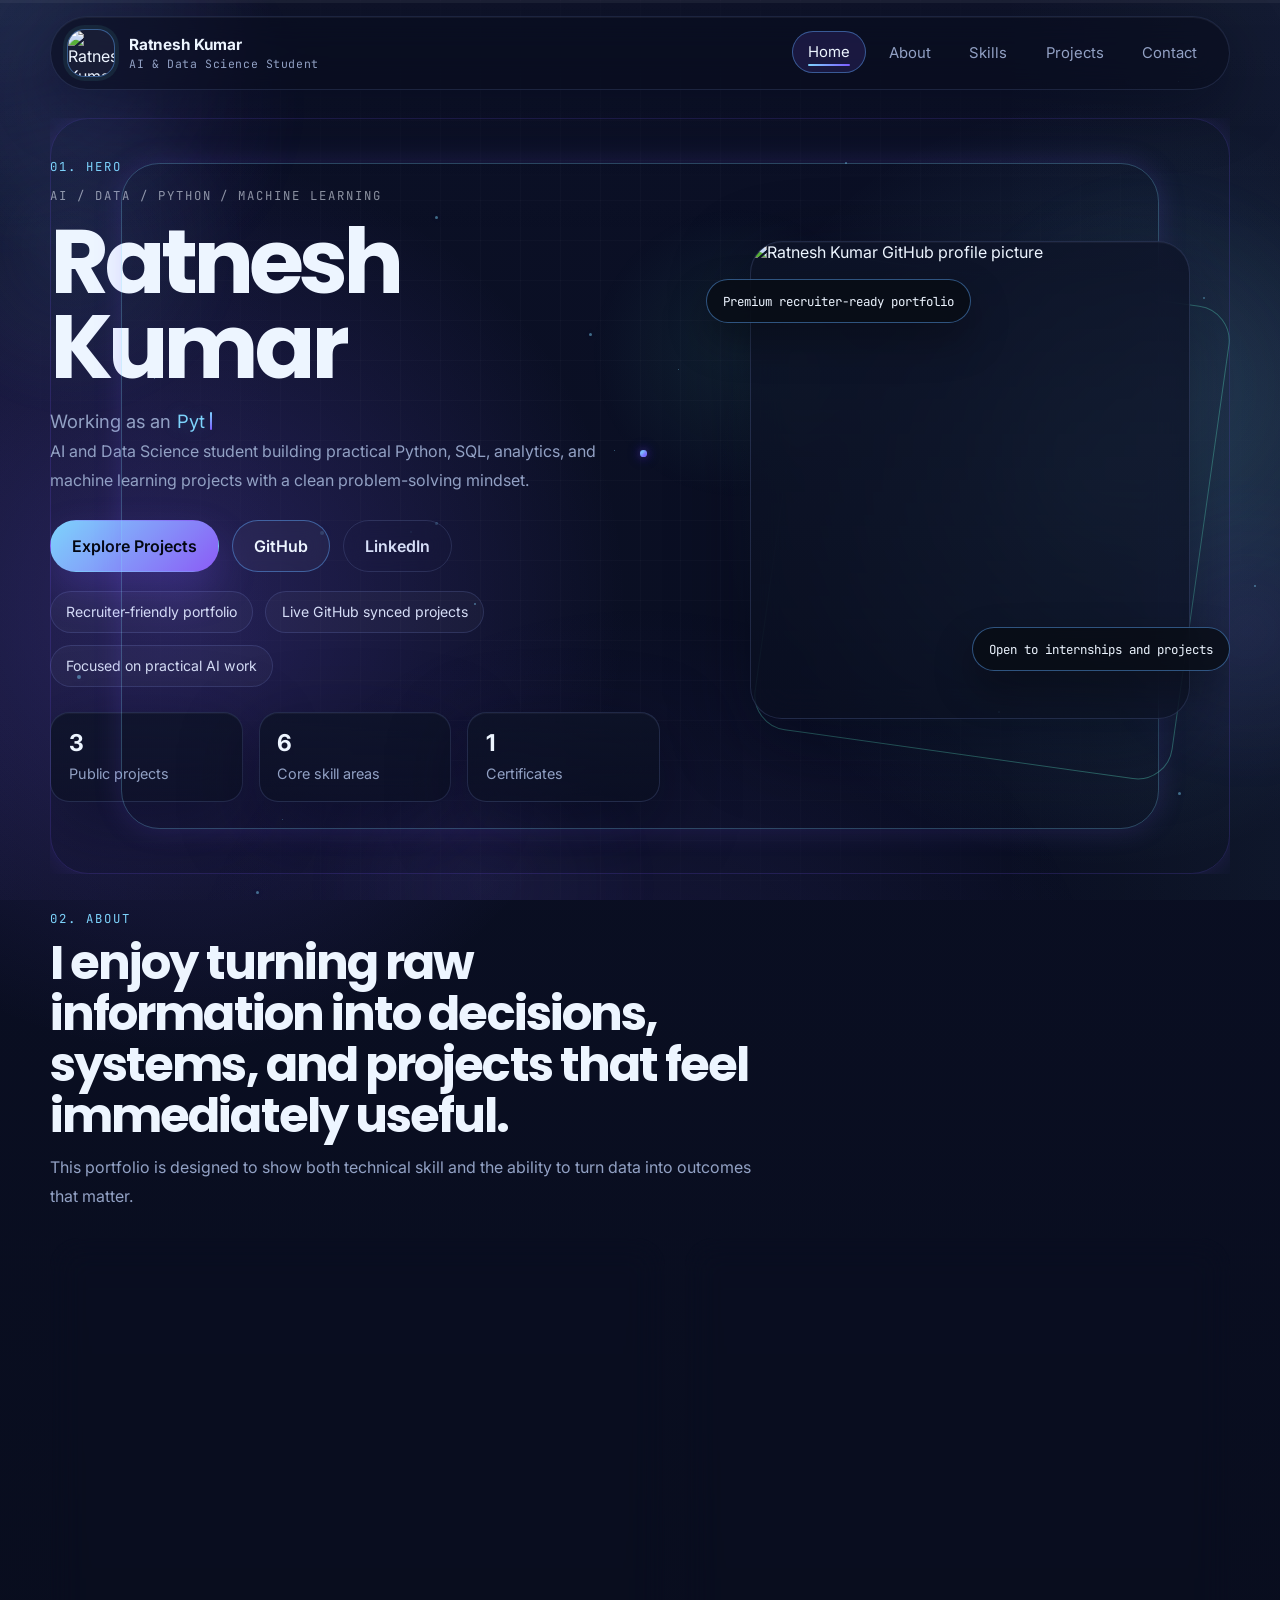
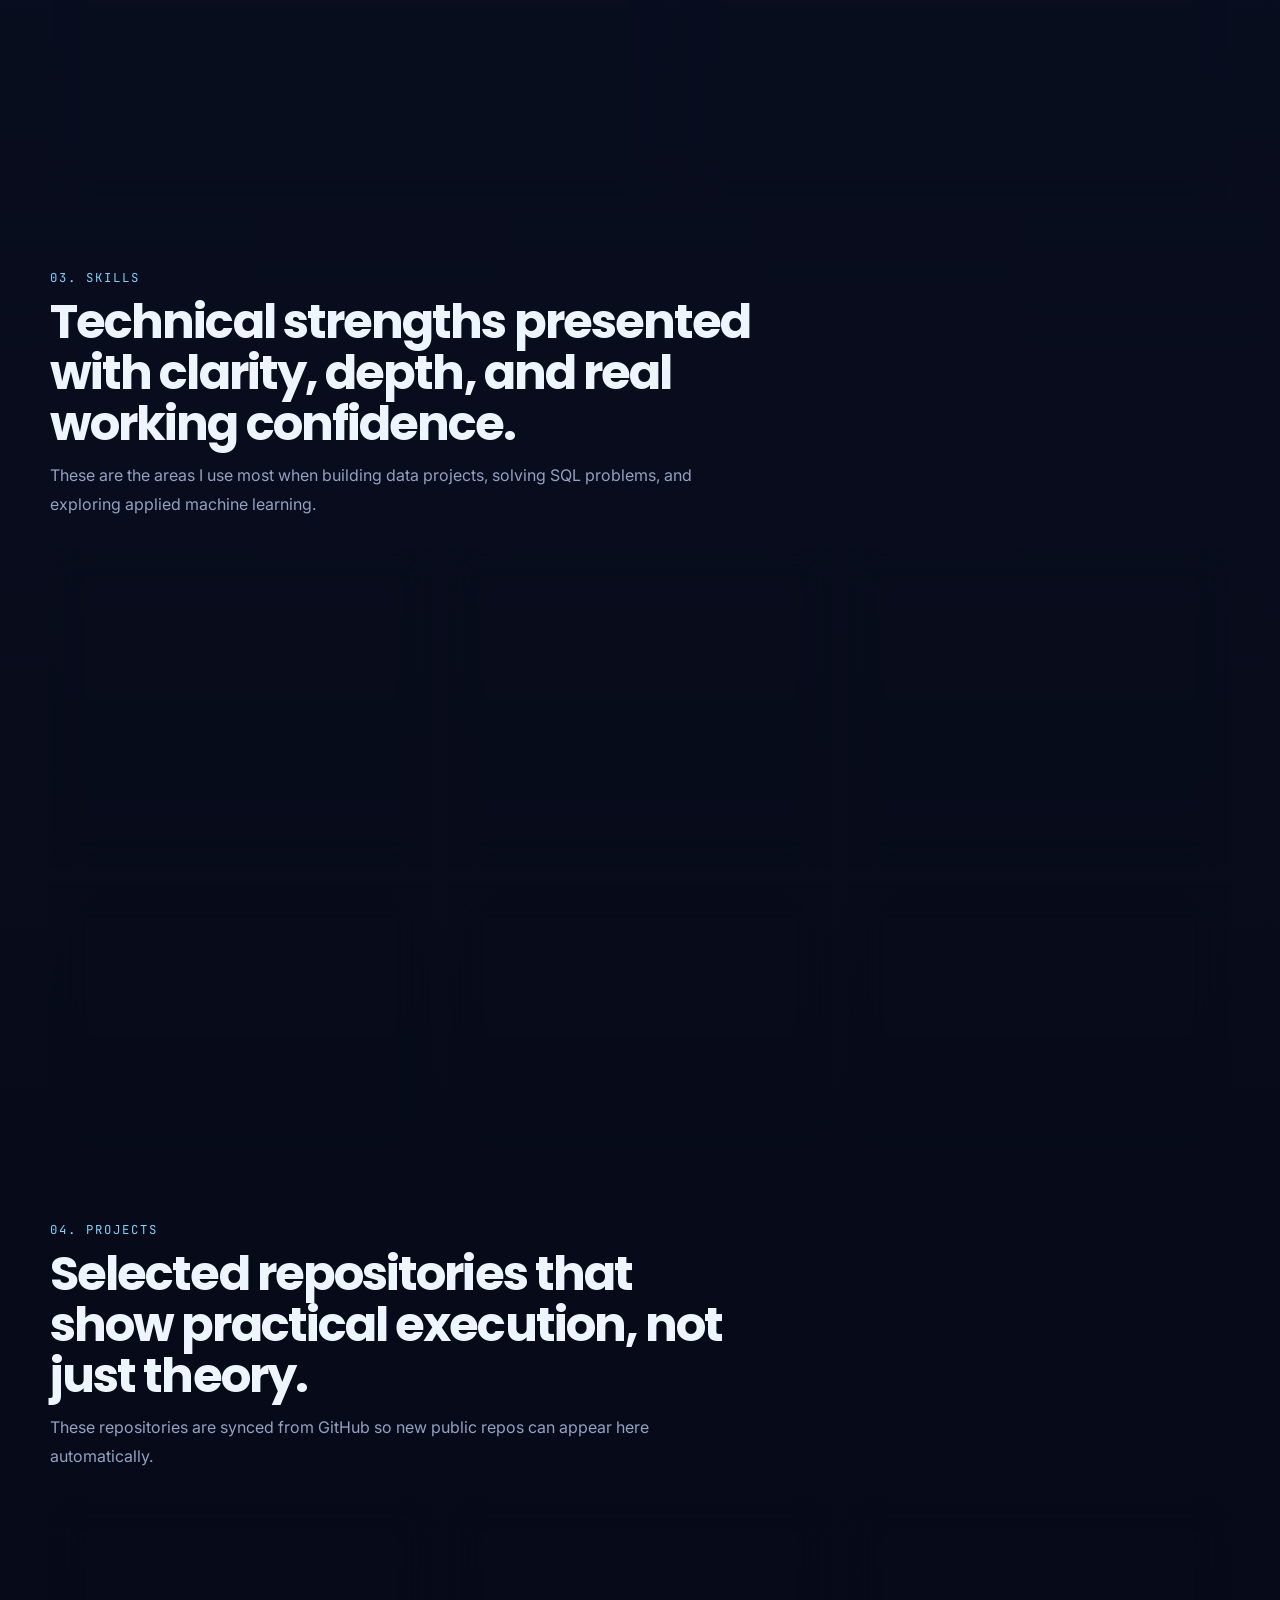
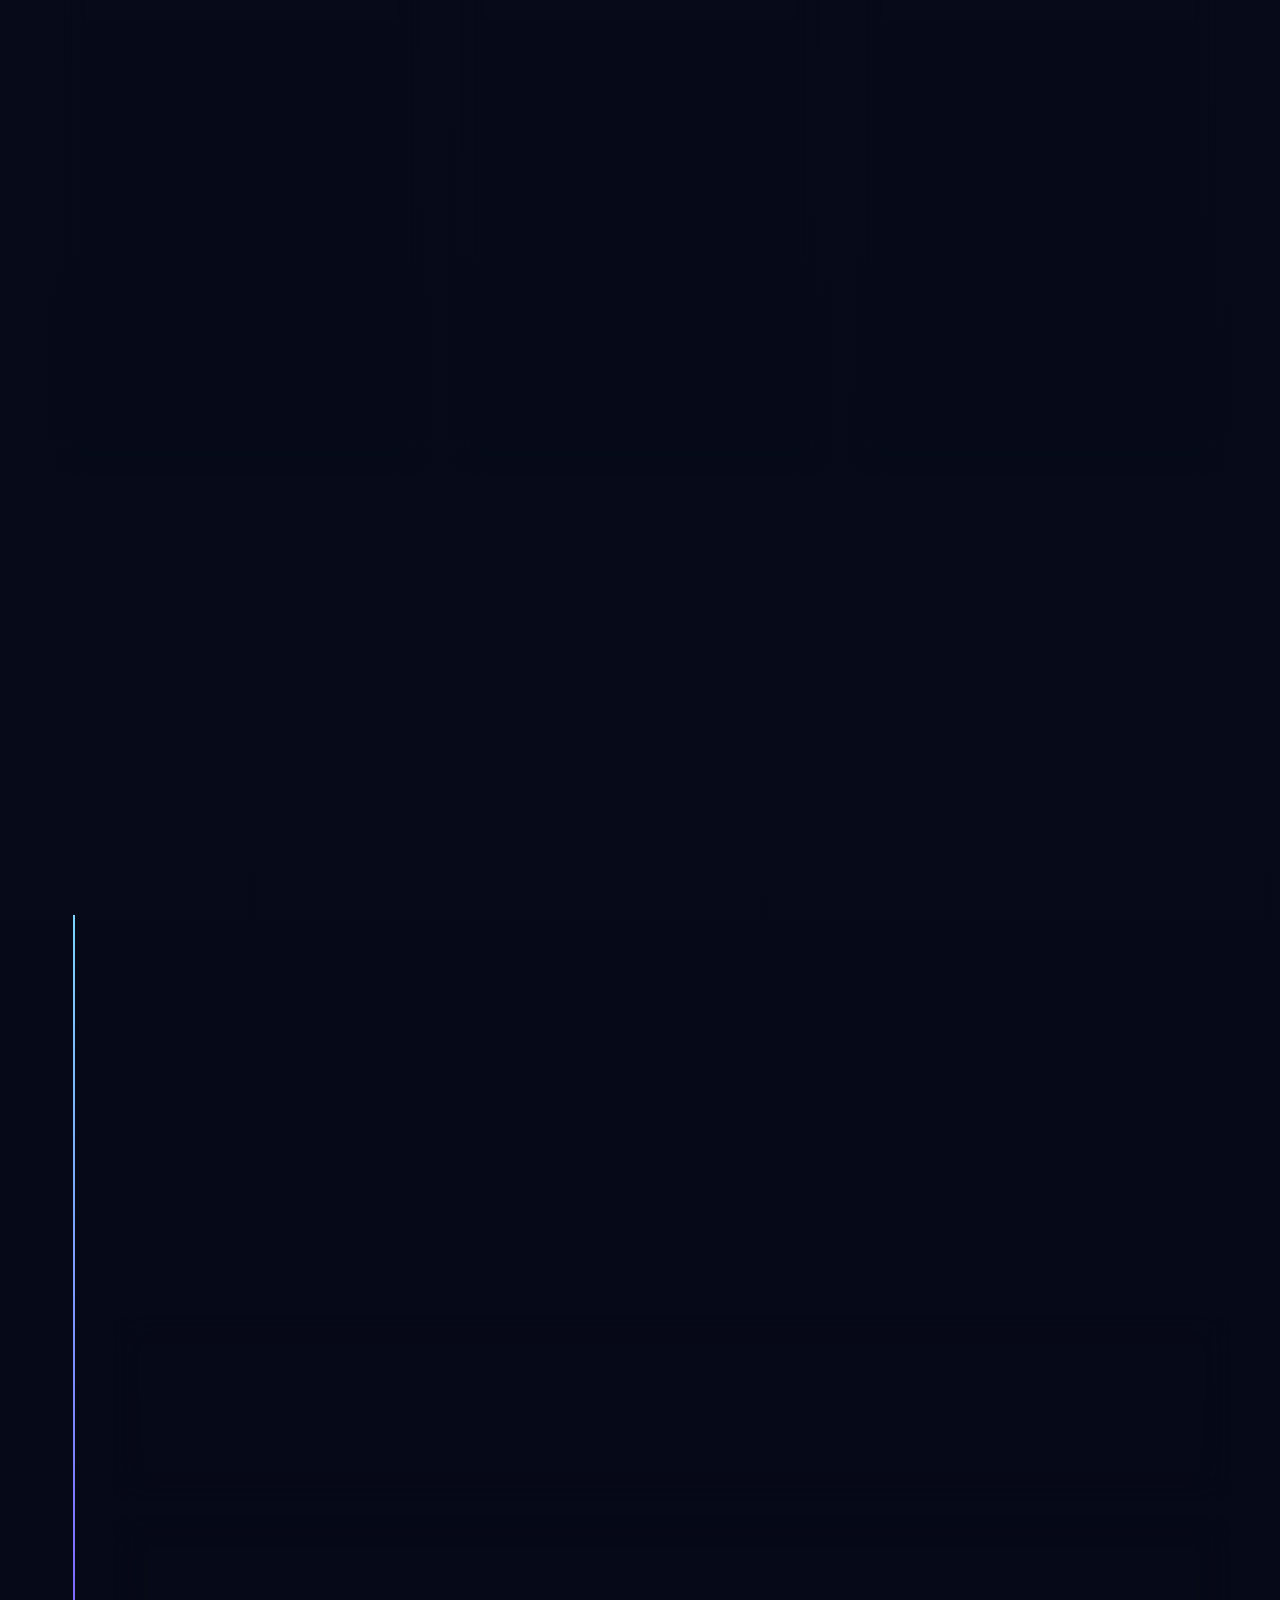
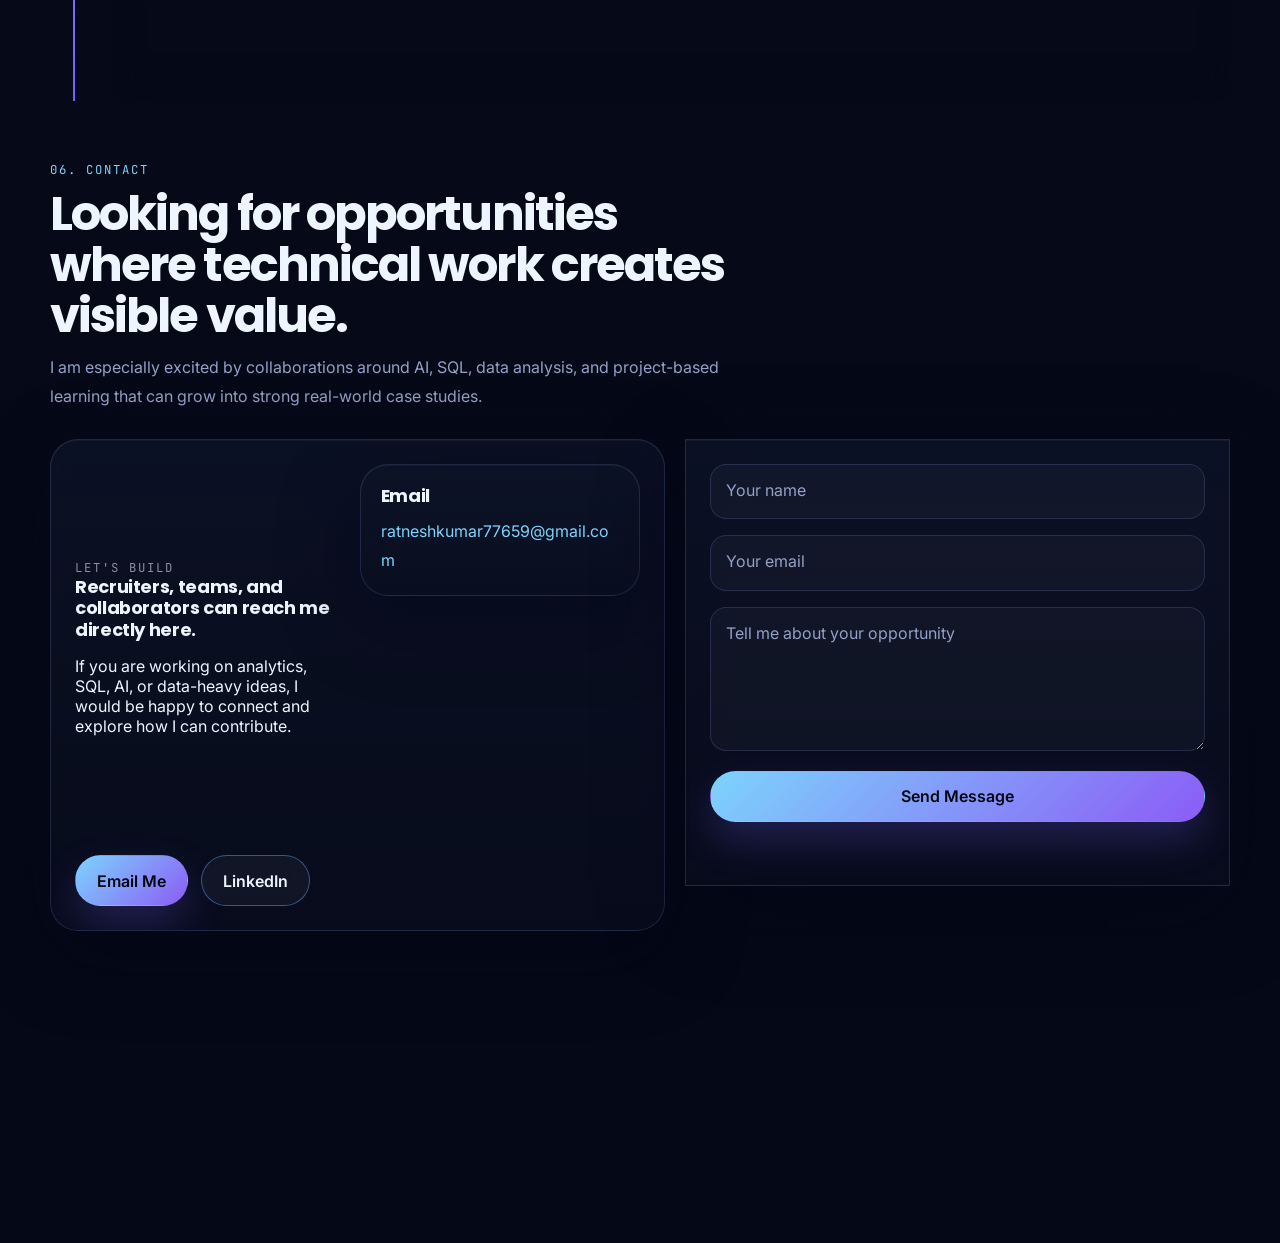
==== commit ac40adfe: "Redesign portfolio with premium motion system" ====
--- a/index.html
+++ b/index.html
@@ -6,12 +6,12 @@
     <title>Ratnesh Kumar | Portfolio</title>
     <meta
       name="description"
-      content="Portfolio website for Ratnesh Kumar, an AI and Data Science student building practical data, SQL, and machine learning projects."
+      content="Premium portfolio website for Ratnesh Kumar, an AI and Data Science student building practical data, SQL, and machine learning projects."
     />
     <link rel="preconnect" href="https://fonts.googleapis.com" />
     <link rel="preconnect" href="https://fonts.gstatic.com" crossorigin />
     <link
-      href="https://fonts.googleapis.com/css2?family=Inter:wght@400;500;600;700;800&family=JetBrains+Mono:wght@400;500;600&display=swap"
+      href="https://fonts.googleapis.com/css2?family=Inter:wght@400;500;600;700;800&family=Poppins:wght@500;600;700;800&family=JetBrains+Mono:wght@400;500;600&display=swap"
       rel="stylesheet"
     />
     <link rel="stylesheet" href="styles.css" />
@@ -19,16 +19,21 @@
   <body data-page="home">
     <div class="site-background" aria-hidden="true">
       <div class="grid-overlay"></div>
+      <div class="blob blob-one"></div>
+      <div class="blob blob-two"></div>
+      <div class="blob blob-three"></div>
       <div class="orb orb-one"></div>
       <div class="orb orb-two"></div>
       <div class="cursor-glow" data-cursor-glow></div>
       <div class="particle-field" data-particle-field></div>
     </div>
+
     <div class="scroll-progress" aria-hidden="true"><span data-progress-bar></span></div>
+    <button class="back-to-top" type="button" aria-label="Back to top" data-back-to-top>Top</button>
 
     <div class="page-shell">
       <header class="site-header">
-        <a class="brand" href="index.html" aria-label="Ratnesh Kumar portfolio home">
+        <a class="brand" href="#top" aria-label="Ratnesh Kumar portfolio home">
           <span class="brand-mark">
             <img
               data-profile-image
@@ -50,36 +55,66 @@
         </button>
 
         <nav class="site-nav" data-nav>
-          <a href="index.html">Home</a>
-          <a href="projects.html">Projects</a>
-          <a href="about.html">About</a>
-          <a href="contact.html">Contact</a>
+          <a href="#top" data-section-link="top">Home</a>
+          <a href="#about" data-section-link="about">About</a>
+          <a href="#skills" data-section-link="skills">Skills</a>
+          <a href="#projects" data-section-link="projects">Projects</a>
+          <a href="#contact" data-section-link="contact">Contact</a>
         </nav>
       </header>
 
       <main>
         <section class="hero-section" id="top">
-          <div class="hero-copy reveal">
-            <p class="section-number">01. Intro</p>
-            <p class="eyebrow">AI / Data / SQL</p>
-            <h1 data-hero-title>Ratnesh Kumar builds practical AI and data projects.</h1>
+          <div class="hero-copy">
+            <p class="section-number">01. Hero</p>
+            <p class="eyebrow">AI / Data / Python / Machine Learning</p>
+            <h1 class="hero-title"><span data-name>Ratnesh Kumar</span></h1>
+            <p class="typed-line">
+              <span class="typed-prefix">Working as an </span>
+              <span class="typed-role" data-typed-role></span>
+              <span class="typed-caret" aria-hidden="true"></span>
+            </p>
             <p class="lead" data-summary>
               AI &amp; Data Science student focused on SQL, analytics, Python, and machine learning projects that solve real problems clearly.
             </p>
 
             <div class="hero-actions">
-              <a class="button button-primary" href="#recent-work">View Work</a>
-              <a class="button button-secondary" data-github-link href="https://github.com/rat7050" target="_blank" rel="noreferrer">GitHub</a>
-              <a class="button button-tertiary" data-linkedin-link href="https://www.linkedin.com/in/ratnesh-kumar-692376338?utm_source=share_via&utm_content=profile&utm_medium=member_android" target="_blank" rel="noreferrer">LinkedIn</a>
+              <a class="button button-primary" href="#projects" data-magnetic>Explore Projects</a>
+              <a
+                class="button button-secondary"
+                data-github-link
+                data-magnetic
+                href="https://github.com/rat7050"
+                target="_blank"
+                rel="noreferrer"
+                >GitHub</a
+              >
+              <a
+                class="button button-tertiary"
+                data-linkedin-link
+                data-magnetic
+                href="https://www.linkedin.com/in/ratnesh-kumar-692376338?utm_source=share_via&utm_content=profile&utm_medium=member_android"
+                target="_blank"
+                rel="noreferrer"
+                >LinkedIn</a
+              >
             </div>
 
+            <div class="hero-highlights">
+              <span>Recruiter-friendly portfolio</span>
+              <span>Live GitHub synced projects</span>
+              <span>Focused on practical AI work</span>
+            </div>
+
             <div class="stats-grid" data-stats></div>
           </div>
 
-          <div class="hero-visual reveal delay-1">
+          <div class="hero-visual">
+            <div class="profile-ring"></div>
+            <div class="profile-ring ring-two"></div>
             <div class="portrait-shell">
               <div class="portrait-outline"></div>
-              <div class="portrait-card">
+              <div class="portrait-card glass-card" data-spotlight-card>
                 <img
                   data-profile-image
                   src="https://github.com/rat7050.png"
@@ -89,35 +124,39 @@
                   referrerpolicy="no-referrer"
                 />
               </div>
-              <div class="floating-badge badge-top">GitHub synced projects</div>
-              <div class="floating-badge badge-bottom">Open to collaborate</div>
+              <div class="floating-badge badge-top">Premium recruiter-ready portfolio</div>
+              <div class="floating-badge badge-bottom">Open to internships and projects</div>
             </div>
           </div>
         </section>
 
         <section class="section-shell" id="about">
           <div class="section-heading reveal">
-            <p class="section-number">02. About Me</p>
+            <p class="section-number">02. About</p>
             <h2 data-about-heading>I enjoy transforming raw information into systems, insights, and useful decisions.</h2>
-          </div>
-
-          <div class="info-grid">
-            <article class="story-panel reveal">
+            <p class="section-copy">
+              This portfolio is designed to show both technical skill and the ability to turn data into outcomes that matter.
+            </p>
+          </div>
+
+          <div class="about-grid">
+            <article class="story-panel glass-card reveal" data-spotlight-card>
               <p data-about-long>
                 I am an AI and Data Science student who likes building practical projects instead of staying only at theory level. From SQL-based systems to analytics-driven problem solving, I enjoy understanding how data moves, what it reveals, and how it can support better decisions.
               </p>
               <p data-about-short>
                 My work is grounded in data-first thinking: collect the right information, structure it well, analyze it carefully, and present it clearly.
               </p>
+              <div class="about-points" data-process></div>
               <a class="inline-link" href="about.html">Read full profile</a>
             </article>
 
-            <aside class="system-card reveal delay-1">
+            <aside class="system-card glass-card reveal delay-1" data-spotlight-card>
               <div class="terminal-bar">
                 <span></span>
                 <span></span>
                 <span></span>
-                <p>sys_info</p>
+                <p>profile_snapshot</p>
               </div>
               <div class="system-grid">
                 <div>
@@ -138,40 +177,33 @@
                 </div>
                 <div>
                   <span>Status</span>
-                  <strong>Learning and building</strong>
+                  <strong>Building portfolio-ready work</strong>
                 </div>
                 <div>
                   <span>Contact</span>
-                  <a data-email-link href="mailto:ratneshkumar77659@gmail.com">Email me</a>
+                  <a data-email-link href="mailto:ratneshkumar77659@gmail.com">ratneshkumar77659@gmail.com</a>
                 </div>
               </div>
             </aside>
           </div>
         </section>
 
-        <section class="section-shell" id="stack">
-          <div class="section-heading reveal">
-            <p class="section-number">03. Tech Stack</p>
-            <h2>Tools and working methods I use to turn raw data into clear outcomes.</h2>
-          </div>
-
-          <div class="tech-layout">
-            <article class="stack-surface reveal">
-              <p class="eyebrow">Core Tools</p>
-              <div class="chip-cloud" data-tech-stack></div>
-            </article>
-
-            <article class="stack-surface reveal delay-1">
-              <p class="eyebrow">How I Work</p>
-              <div class="process-list" data-process></div>
-            </article>
-          </div>
-        </section>
-
-        <section class="section-shell" id="recent-work">
-          <div class="section-heading reveal">
-            <p class="section-number">04. Recent Work</p>
-            <h2>Latest public repositories synced from GitHub.</h2>
+        <section class="section-shell" id="skills">
+          <div class="section-heading reveal">
+            <p class="section-number">03. Skills</p>
+            <h2>Technical strengths presented with clarity, depth, and real working confidence.</h2>
+            <p class="section-copy">
+              These are the areas I use most when building data projects, solving SQL problems, and exploring applied machine learning.
+            </p>
+          </div>
+
+          <div class="skills-grid" data-skills></div>
+        </section>
+
+        <section class="section-shell" id="projects">
+          <div class="section-heading reveal">
+            <p class="section-number">04. Projects</p>
+            <h2>Selected repositories that show practical execution, not just theory.</h2>
             <p class="section-copy" data-project-summary>
               These repositories are synced from GitHub so new public repos can appear here automatically.
             </p>
@@ -179,48 +211,103 @@
 
           <div class="project-grid featured" data-projects="featured"></div>
 
-          <div class="section-actions reveal delay-2">
-            <a class="button button-secondary" href="projects.html">See All Repositories</a>
+          <div class="section-actions reveal">
+            <a class="button button-secondary" href="projects.html" data-magnetic>View All Repositories</a>
+          </div>
+        </section>
+
+        <section class="section-shell" id="timeline">
+          <div class="section-heading reveal">
+            <p class="section-number">05. Journey</p>
+            <h2>A clear path from learning fundamentals to building applied AI and analytics projects.</h2>
+            <p class="section-copy">
+              This section highlights how I am steadily growing from strong foundations into more polished engineering and machine learning work.
+            </p>
+          </div>
+
+          <div class="timeline-shell">
+            <div class="timeline-rail" aria-hidden="true">
+              <span class="timeline-fill" data-timeline-fill></span>
+            </div>
+            <div class="timeline-stack" data-timeline></div>
           </div>
         </section>
 
         <section class="section-shell" id="contact">
           <div class="section-heading reveal">
-            <p class="section-number">05. What&apos;s Next?</p>
+            <p class="section-number">06. Contact</p>
             <h2 data-availability-title>Looking for opportunities where technical work creates visible value.</h2>
             <p class="section-copy" data-availability-copy>
               I am especially excited by collaborations around AI, SQL, data analysis, and project-based learning that can grow into strong real-world case studies.
             </p>
           </div>
 
-          <div class="contact-panel reveal delay-1">
-            <div class="contact-actions">
-              <a class="button button-primary" data-email-link href="mailto:ratneshkumar77659@gmail.com">Email Me</a>
-              <a class="button button-secondary" data-linkedin-link href="https://www.linkedin.com/in/ratnesh-kumar-692376338?utm_source=share_via&utm_content=profile&utm_medium=member_android" target="_blank" rel="noreferrer">LinkedIn</a>
-              <a class="button button-tertiary" data-github-link href="https://github.com/rat7050" target="_blank" rel="noreferrer">GitHub</a>
-            </div>
-
-            <article class="quote-card">
-              <p class="eyebrow">Working Note</p>
-              <p data-quote>
-                I am most interested in projects where data is not just stored, but used to solve a real problem clearly and practically.
-              </p>
+          <div class="contact-grid premium-contact">
+            <article class="contact-panel glass-card reveal" data-spotlight-card>
+              <div class="contact-copy">
+                <p class="eyebrow">Let&apos;s Build</p>
+                <h3>Recruiters, teams, and collaborators can reach me directly here.</h3>
+                <p data-contact-intro>
+                  If you are working on analytics, SQL, AI, or data-heavy ideas, I would be happy to connect and explore how I can contribute.
+                </p>
+              </div>
+
+              <div class="contact-list" data-contact-links></div>
+
+              <div class="contact-actions">
+                <a class="button button-primary" data-email-link data-magnetic href="mailto:ratneshkumar77659@gmail.com">Email Me</a>
+                <a
+                  class="button button-secondary"
+                  data-linkedin-link
+                  data-magnetic
+                  href="https://www.linkedin.com/in/ratnesh-kumar-692376338?utm_source=share_via&utm_content=profile&utm_medium=member_android"
+                  target="_blank"
+                  rel="noreferrer"
+                  >LinkedIn</a
+                >
+              </div>
             </article>
+
+            <form class="contact-form glass-card reveal delay-1" data-contact-form data-spotlight-card>
+              <div class="field">
+                <input id="contact-name" name="name" type="text" placeholder=" " required />
+                <label for="contact-name">Your name</label>
+              </div>
+
+              <div class="field">
+                <input id="contact-email" name="email" type="email" placeholder=" " required />
+                <label for="contact-email">Your email</label>
+              </div>
+
+              <div class="field">
+                <textarea id="contact-message" name="message" rows="5" placeholder=" " required></textarea>
+                <label for="contact-message">Tell me about your opportunity</label>
+              </div>
+
+              <button class="button button-primary submit-button" type="submit" data-magnetic>
+                <span>Send Message</span>
+              </button>
+              <p class="form-status" data-form-status aria-live="polite"></p>
+            </form>
           </div>
         </section>
       </main>
 
-      <footer class="site-footer">
+      <footer class="site-footer reveal">
         <p><span data-name>Ratnesh Kumar</span> / <span data-role>AI &amp; Data Science Student</span></p>
-        <div class="footer-links">
-          <a data-github-link href="https://github.com/rat7050" target="_blank" rel="noreferrer">GitHub</a>
-          <a data-linkedin-link href="https://www.linkedin.com/in/ratnesh-kumar-692376338?utm_source=share_via&utm_content=profile&utm_medium=member_android" target="_blank" rel="noreferrer">LinkedIn</a>
-          <a data-email-link href="mailto:ratneshkumar77659@gmail.com">Email</a>
+
+        <div class="footer-socials">
+          <a class="social-badge" data-github-link href="https://github.com/rat7050" target="_blank" rel="noreferrer" aria-label="GitHub">GH</a>
+          <a class="social-badge" data-linkedin-link href="https://www.linkedin.com/in/ratnesh-kumar-692376338?utm_source=share_via&utm_content=profile&utm_medium=member_android" target="_blank" rel="noreferrer" aria-label="LinkedIn">IN</a>
+          <a class="social-badge" data-email-link href="mailto:ratneshkumar77659@gmail.com" aria-label="Email">@</a>
         </div>
-        <p>&copy; <span data-year></span></p>
+
+        <p>&copy; <span data-year></span> Premium portfolio experience</p>
       </footer>
     </div>
 
-    <script src="script.js"></script>
+    <script src="https://cdn.jsdelivr.net/npm/gsap@3.13.0/dist/gsap.min.js" defer></script>
+    <script src="https://cdn.jsdelivr.net/npm/gsap@3.13.0/dist/ScrollTrigger.min.js" defer></script>
+    <script src="script.js" defer></script>
   </body>
 </html>
--- a/styles.css
+++ b/styles.css
@@ -6,19 +6,21 @@
 
 :root {
   color-scheme: dark;
-  --bg: #060b12;
-  --bg-elevated: rgba(10, 16, 26, 0.88);
-  --panel: rgba(14, 22, 35, 0.92);
-  --panel-soft: rgba(13, 20, 31, 0.72);
+  --bg: #050816;
+  --bg-elevated: rgba(10, 14, 32, 0.88);
+  --panel: rgba(11, 18, 38, 0.78);
+  --panel-soft: rgba(11, 18, 38, 0.54);
   --text: #edf5ff;
-  --muted: #93a7c2;
-  --muted-strong: #c5d4e7;
-  --line: rgba(142, 167, 194, 0.18);
-  --line-strong: rgba(98, 240, 208, 0.3);
-  --primary: #62f0d0;
-  --primary-strong: #24cfa9;
-  --primary-soft: rgba(98, 240, 208, 0.11);
-  --shadow: 0 28px 80px rgba(0, 0, 0, 0.42);
+  --muted: #92a1c4;
+  --muted-strong: #d6def7;
+  --line: rgba(139, 163, 223, 0.18);
+  --line-strong: rgba(96, 170, 255, 0.45);
+  --primary: #7dd3fc;
+  --primary-strong: #7c5cff;
+  --primary-soft: rgba(125, 92, 255, 0.14);
+  --glow-soft: rgba(125, 92, 255, 0.22);
+  --glow-bright: rgba(125, 211, 252, 0.24);
+  --shadow: 0 28px 90px rgba(2, 6, 23, 0.48);
   --radius-xl: 32px;
   --radius-lg: 28px;
   --radius-md: 22px;
@@ -36,9 +38,10 @@
   font-family: "Inter", "Segoe UI", sans-serif;
   color: var(--text);
   background:
-    radial-gradient(circle at top left, rgba(17, 64, 74, 0.35), transparent 28rem),
-    radial-gradient(circle at 88% 10%, rgba(72, 156, 190, 0.16), transparent 22rem),
-    linear-gradient(180deg, #09111b 0%, #060b12 50%, #050910 100%);
+    radial-gradient(circle at 14% 10%, rgba(124, 92, 255, 0.24), transparent 28rem),
+    radial-gradient(circle at 86% 8%, rgba(125, 211, 252, 0.18), transparent 24rem),
+    radial-gradient(circle at 50% 120%, rgba(110, 86, 255, 0.16), transparent 28rem),
+    linear-gradient(180deg, #0b1026 0%, #070b19 46%, #050816 100%);
 }
 
 body::before {
@@ -48,8 +51,18 @@
   pointer-events: none;
   background:
     linear-gradient(180deg, rgba(255, 255, 255, 0.02), transparent 28%),
-    radial-gradient(circle at 50% 120%, rgba(98, 240, 208, 0.08), transparent 38%);
+    radial-gradient(circle at 50% 120%, rgba(125, 92, 255, 0.12), transparent 38%);
   z-index: -4;
+}
+
+body::after {
+  content: "";
+  position: fixed;
+  inset: 0;
+  pointer-events: none;
+  background: linear-gradient(90deg, rgba(125, 92, 255, 0.04), transparent 22%, transparent 78%, rgba(125, 211, 252, 0.04));
+  mix-blend-mode: screen;
+  z-index: -5;
 }
 
 body.menu-open {
@@ -93,6 +106,42 @@
   background-size: 40px 40px;
   mask-image: radial-gradient(circle at center, black 35%, transparent 88%);
   opacity: 0.7;
+  animation: grid-pan 24s linear infinite alternate;
+}
+
+.blob {
+  position: absolute;
+  border-radius: 999px;
+  filter: blur(12px);
+  opacity: 0.42;
+  animation: blob-drift 18s ease-in-out infinite;
+}
+
+.blob-one {
+  top: -10%;
+  left: -6%;
+  width: 24rem;
+  height: 24rem;
+  background: radial-gradient(circle, rgba(125, 92, 255, 0.24), transparent 72%);
+}
+
+.blob-two {
+  top: 18%;
+  right: -8%;
+  width: 28rem;
+  height: 28rem;
+  background: radial-gradient(circle, rgba(125, 211, 252, 0.18), transparent 72%);
+  animation-duration: 22s;
+  animation-direction: reverse;
+}
+
+.blob-three {
+  bottom: -18%;
+  left: 24%;
+  width: 22rem;
+  height: 22rem;
+  background: radial-gradient(circle, rgba(134, 113, 255, 0.18), transparent 72%);
+  animation-duration: 24s;
 }
 
 .orb {
@@ -107,7 +156,8 @@
   left: -8%;
   width: 22rem;
   height: 22rem;
-  background: radial-gradient(circle, rgba(98, 240, 208, 0.24), transparent 70%);
+  background: radial-gradient(circle, rgba(125, 211, 252, 0.18), transparent 70%);
+  animation: orb-float 18s ease-in-out infinite;
 }
 
 .orb-two {
@@ -115,7 +165,8 @@
   bottom: 12%;
   width: 20rem;
   height: 20rem;
-  background: radial-gradient(circle, rgba(84, 129, 241, 0.18), transparent 72%);
+  background: radial-gradient(circle, rgba(125, 92, 255, 0.18), transparent 72%);
+  animation: orb-float 22s ease-in-out infinite reverse;
 }
 
 .cursor-glow {
@@ -125,7 +176,7 @@
   width: 34rem;
   height: 34rem;
   border-radius: 50%;
-  background: radial-gradient(circle, rgba(98, 240, 208, 0.18), transparent 68%);
+  background: radial-gradient(circle, rgba(125, 211, 252, 0.22), transparent 68%);
   filter: blur(18px);
   opacity: 0.45;
   transform: translate(-50%, -50%);
@@ -140,8 +191,8 @@
 .particle-field span {
   position: absolute;
   border-radius: 999px;
-  background: rgba(98, 240, 208, 0.85);
-  box-shadow: 0 0 14px rgba(98, 240, 208, 0.45);
+  background: rgba(125, 211, 252, 0.85);
+  box-shadow: 0 0 14px rgba(125, 92, 255, 0.35);
   opacity: 0.55;
   animation: particle-drift var(--duration, 12s) ease-in-out infinite;
   animation-delay: var(--delay, 0s);
@@ -272,12 +323,26 @@
 }
 
 .hero-section {
+  position: relative;
+  overflow: hidden;
   display: grid;
   grid-template-columns: minmax(0, 1.08fr) minmax(320px, 0.92fr);
   align-items: center;
   gap: clamp(2rem, 4vw, 4.5rem);
   min-height: calc(100svh - 9rem);
   padding: 1rem 0 3rem;
+}
+
+.hero-section::before {
+  content: "";
+  position: absolute;
+  inset: 12% auto auto 46%;
+  width: 18rem;
+  height: 18rem;
+  border-radius: 50%;
+  background: radial-gradient(circle, rgba(98, 240, 208, 0.08), transparent 72%);
+  pointer-events: none;
+  animation: aura-pulse 9s ease-in-out infinite;
 }
 
 .hero-copy {
@@ -362,6 +427,8 @@
 }
 
 .button {
+  position: relative;
+  overflow: hidden;
   display: inline-flex;
   align-items: center;
   justify-content: center;
@@ -378,8 +445,24 @@
     color 180ms ease;
 }
 
+.button::after {
+  content: "";
+  position: absolute;
+  top: -30%;
+  left: -35%;
+  width: 32%;
+  height: 160%;
+  background: linear-gradient(90deg, transparent, rgba(255, 255, 255, 0.26), transparent);
+  transform: rotate(18deg) translateX(-240%);
+  transition: transform 620ms cubic-bezier(0.22, 1, 0.36, 1);
+}
+
 .button:hover {
   transform: translateY(-2px);
+}
+
+.button:hover::after {
+  transform: rotate(18deg) translateX(420%);
 }
 
 .button-primary {
@@ -437,6 +520,7 @@
   position: relative;
   width: min(100%, 440px);
   aspect-ratio: 0.92;
+  animation: portrait-bob 7.5s ease-in-out infinite;
 }
 
 .portrait-outline {
@@ -445,6 +529,7 @@
   border: 1px solid rgba(98, 240, 208, 0.36);
   border-radius: 2.2rem;
   transform: rotate(8deg);
+  animation: outline-drift 9s ease-in-out infinite;
 }
 
 .portrait-card {
@@ -698,6 +783,7 @@
   display: grid;
   align-content: start;
   padding: 1.35rem;
+  isolation: isolate;
   transition:
     transform 220ms ease,
     border-color 220ms ease,
@@ -713,10 +799,27 @@
   opacity: 0.8;
 }
 
+.project-card::after {
+  content: "";
+  position: absolute;
+  inset: auto -10% -38% auto;
+  width: 11rem;
+  height: 11rem;
+  border-radius: 50%;
+  background: radial-gradient(circle, rgba(98, 240, 208, 0.12), transparent 70%);
+  opacity: 0;
+  transition: opacity 220ms ease;
+  z-index: -1;
+}
+
 .project-card:hover {
   transform: translateY(-6px);
   border-color: var(--line-strong);
   box-shadow: 0 34px 84px rgba(0, 0, 0, 0.46);
+}
+
+.project-card:hover::after {
+  opacity: 1;
 }
 
 .project-topline {
@@ -888,10 +991,10 @@
 
 .reveal {
   opacity: 0;
-  transform: translateY(24px);
+  transform: translateY(18px);
   transition:
-    opacity 700ms ease,
-    transform 700ms ease;
+    opacity 420ms ease,
+    transform 420ms ease;
 }
 
 .reveal.is-visible {
@@ -899,6 +1002,12 @@
   transform: translateY(0);
 }
 
+.hero-section .reveal,
+.page-hero .reveal {
+  opacity: 1;
+  transform: none;
+}
+
 .delay-1 {
   transition-delay: 120ms;
 }
@@ -909,6 +1018,543 @@
 
 .hidden {
   display: none !important;
+}
+
+h1,
+h2,
+h3 {
+  font-family: "Poppins", "Inter", sans-serif;
+}
+
+.glass-card,
+[data-spotlight-card] {
+  position: relative;
+  isolation: isolate;
+  overflow: hidden;
+  border: 1px solid rgba(147, 173, 255, 0.16);
+  background: linear-gradient(180deg, rgba(13, 19, 39, 0.82), rgba(9, 14, 31, 0.66));
+  backdrop-filter: blur(18px);
+  box-shadow:
+    0 24px 80px rgba(2, 6, 23, 0.45),
+    inset 0 1px 0 rgba(255, 255, 255, 0.04);
+}
+
+[data-spotlight-card]::after {
+  content: "";
+  position: absolute;
+  inset: 0;
+  background: radial-gradient(circle at var(--spot-x, 50%) var(--spot-y, 50%), rgba(125, 211, 252, 0.14), transparent 36%);
+  opacity: 0;
+  transition: opacity 260ms ease;
+  pointer-events: none;
+}
+
+[data-spotlight-card]:hover::after {
+  opacity: 1;
+}
+
+.site-header {
+  background: rgba(8, 12, 28, 0.58);
+  border-color: rgba(132, 155, 220, 0.16);
+  box-shadow:
+    0 18px 60px rgba(2, 6, 23, 0.35),
+    inset 0 1px 0 rgba(255, 255, 255, 0.05);
+}
+
+.site-nav a {
+  position: relative;
+  overflow: hidden;
+}
+
+.site-nav a::after {
+  content: "";
+  position: absolute;
+  left: 1rem;
+  right: 1rem;
+  bottom: 0.42rem;
+  height: 2px;
+  border-radius: 999px;
+  background: linear-gradient(90deg, var(--primary), var(--primary-strong));
+  transform: scaleX(0);
+  transform-origin: center;
+  transition: transform 220ms ease;
+}
+
+.site-nav a:hover::after,
+.site-nav a.active::after {
+  transform: scaleX(1);
+}
+
+.button {
+  gap: 0.5rem;
+  backdrop-filter: blur(12px);
+}
+
+.button-primary {
+  background: linear-gradient(135deg, var(--primary), #8b5cf6);
+  color: #030712;
+  box-shadow: 0 18px 40px rgba(125, 92, 255, 0.24);
+}
+
+.button-secondary {
+  background: rgba(255, 255, 255, 0.04);
+}
+
+.button-tertiary {
+  color: var(--muted-strong);
+}
+
+.button-ripple {
+  position: absolute;
+  width: 0.75rem;
+  height: 0.75rem;
+  border-radius: 50%;
+  background: rgba(255, 255, 255, 0.42);
+  transform: translate(-50%, -50%) scale(0);
+  animation: ripple 620ms ease-out forwards;
+  pointer-events: none;
+}
+
+.hero-title {
+  max-width: 10ch;
+}
+
+.typed-line {
+  display: inline-flex;
+  align-items: center;
+  gap: 0.35rem;
+  margin: 1rem 0 0;
+  min-height: 2rem;
+  color: var(--muted-strong);
+  font-size: clamp(1rem, 2vw, 1.15rem);
+}
+
+.typed-prefix {
+  color: var(--muted);
+}
+
+.typed-role {
+  color: var(--primary);
+  text-shadow: 0 0 18px rgba(125, 211, 252, 0.25);
+}
+
+.typed-caret {
+  width: 0.12rem;
+  height: 1.15rem;
+  border-radius: 999px;
+  background: linear-gradient(180deg, var(--primary), var(--primary-strong));
+  animation: caret-blink 1s steps(1) infinite;
+}
+
+.hero-highlights {
+  display: flex;
+  flex-wrap: wrap;
+  gap: 0.75rem;
+  margin-top: 1.2rem;
+}
+
+.hero-highlights span {
+  padding: 0.72rem 0.95rem;
+  border: 1px solid rgba(142, 167, 255, 0.16);
+  border-radius: 999px;
+  background: rgba(255, 255, 255, 0.03);
+  color: var(--muted-strong);
+  font-size: 0.88rem;
+}
+
+.profile-ring {
+  position: absolute;
+  inset: 6%;
+  border: 1px solid rgba(125, 211, 252, 0.28);
+  border-radius: 2.4rem;
+  box-shadow: 0 0 28px rgba(125, 92, 255, 0.18);
+  animation: ring-pulse 4.8s ease-in-out infinite;
+}
+
+.profile-ring.ring-two {
+  inset: 0;
+  border-color: rgba(125, 92, 255, 0.18);
+  animation-delay: -1.8s;
+}
+
+.about-grid,
+.premium-contact {
+  display: grid;
+  grid-template-columns: minmax(0, 1.06fr) minmax(320px, 0.94fr);
+  gap: 1.25rem;
+}
+
+.skills-grid {
+  display: grid;
+  grid-template-columns: repeat(3, minmax(0, 1fr));
+  gap: 1rem;
+}
+
+.skill-card {
+  display: grid;
+  gap: 0.95rem;
+  padding: 1.35rem;
+  transform-style: preserve-3d;
+  transition:
+    transform 220ms ease,
+    border-color 220ms ease,
+    box-shadow 220ms ease;
+}
+
+.skill-card:hover {
+  border-color: rgba(125, 211, 252, 0.34);
+  box-shadow:
+    0 28px 80px rgba(2, 6, 23, 0.48),
+    0 0 0 1px rgba(125, 92, 255, 0.12);
+}
+
+.skill-topline,
+.skill-tags {
+  display: flex;
+  flex-wrap: wrap;
+  align-items: center;
+  justify-content: space-between;
+  gap: 0.65rem;
+}
+
+.skill-topline span,
+.skill-tags span,
+.timeline-step {
+  font-family: "JetBrains Mono", "Consolas", monospace;
+  font-size: 0.76rem;
+  letter-spacing: 0.12em;
+  text-transform: uppercase;
+}
+
+.skill-tags span {
+  padding: 0.4rem 0.65rem;
+  border: 1px solid rgba(125, 211, 252, 0.18);
+  border-radius: 999px;
+  color: var(--muted-strong);
+}
+
+.progress-track {
+  width: 100%;
+  height: 0.52rem;
+  border-radius: 999px;
+  background: rgba(255, 255, 255, 0.07);
+  overflow: hidden;
+}
+
+.progress-fill {
+  display: block;
+  width: 0;
+  height: 100%;
+  border-radius: inherit;
+  background: linear-gradient(90deg, var(--primary), var(--primary-strong));
+  box-shadow: 0 0 16px rgba(125, 92, 255, 0.3);
+  transition: width 900ms cubic-bezier(0.22, 1, 0.36, 1);
+}
+
+.project-visual {
+  position: relative;
+  display: grid;
+  align-content: space-between;
+  min-height: 11rem;
+  padding: 1rem;
+  border-radius: 1.35rem;
+  background:
+    radial-gradient(circle at 20% 20%, rgba(125, 211, 252, 0.22), transparent 35%),
+    radial-gradient(circle at 82% 18%, rgba(125, 92, 255, 0.2), transparent 32%),
+    linear-gradient(160deg, rgba(14, 22, 45, 0.96), rgba(8, 13, 27, 0.9));
+  border: 1px solid rgba(147, 173, 255, 0.15);
+  overflow: hidden;
+}
+
+.project-visual strong {
+  font-size: clamp(2rem, 5vw, 3rem);
+  letter-spacing: -0.08em;
+}
+
+.project-badge {
+  justify-self: start;
+  padding: 0.42rem 0.7rem;
+  border-radius: 999px;
+  background: rgba(255, 255, 255, 0.06);
+  font-size: 0.78rem;
+  color: var(--muted-strong);
+}
+
+.project-lines {
+  display: grid;
+  gap: 0.38rem;
+}
+
+.project-lines span {
+  height: 0.42rem;
+  border-radius: 999px;
+  background: linear-gradient(90deg, rgba(125, 211, 252, 0.65), rgba(125, 92, 255, 0.08));
+}
+
+.project-lines span:nth-child(2) {
+  width: 74%;
+}
+
+.project-lines span:nth-child(3) {
+  width: 52%;
+}
+
+.project-card {
+  gap: 1rem;
+}
+
+.project-card:hover .project-visual {
+  transform: scale(1.02);
+}
+
+.project-links {
+  opacity: 0;
+  transform: translateY(10px);
+  transition:
+    opacity 220ms ease,
+    transform 220ms ease;
+}
+
+.project-card:hover .project-links {
+  opacity: 1;
+  transform: translateY(0);
+}
+
+.project-card.loading {
+  gap: 0.8rem;
+}
+
+.skeleton-block,
+.skeleton-line,
+.skeleton-meta span {
+  background: linear-gradient(90deg, rgba(255, 255, 255, 0.06), rgba(125, 211, 252, 0.16), rgba(255, 255, 255, 0.06));
+  background-size: 200% 100%;
+  animation: shimmer 1.4s linear infinite;
+}
+
+.skeleton-line {
+  height: 0.78rem;
+  border-radius: 999px;
+}
+
+.skeleton-line.short {
+  width: 52%;
+}
+
+.skeleton-meta {
+  display: flex;
+  gap: 0.55rem;
+}
+
+.skeleton-meta span {
+  width: 4.5rem;
+  height: 1.8rem;
+  border-radius: 999px;
+}
+
+.timeline-shell {
+  position: relative;
+  display: grid;
+  grid-template-columns: 3rem minmax(0, 1fr);
+  gap: 1rem;
+  align-items: start;
+}
+
+.timeline-rail {
+  position: relative;
+  justify-self: center;
+  width: 2px;
+  height: 100%;
+  min-height: 100%;
+  background: rgba(142, 167, 255, 0.14);
+  border-radius: 999px;
+}
+
+.timeline-fill {
+  position: absolute;
+  inset: 0 auto auto 0;
+  width: 100%;
+  height: 100%;
+  background: linear-gradient(180deg, var(--primary), var(--primary-strong));
+  transform-origin: top center;
+}
+
+.timeline-stack {
+  display: grid;
+  gap: 1rem;
+}
+
+.timeline-item-home {
+  display: grid;
+  gap: 0.75rem;
+  padding: 1.25rem;
+}
+
+.timeline-item-home h3 {
+  max-width: 24rem;
+}
+
+.premium-contact {
+  align-items: start;
+}
+
+.contact-form {
+  display: grid;
+  gap: 1rem;
+  padding: 1.5rem;
+}
+
+.field {
+  position: relative;
+}
+
+.field input,
+.field textarea {
+  width: 100%;
+  padding: 1.25rem 1rem 0.85rem;
+  border: 1px solid rgba(147, 173, 255, 0.16);
+  border-radius: 1rem;
+  background: rgba(255, 255, 255, 0.03);
+  color: var(--text);
+  outline: 0;
+  transition:
+    border-color 180ms ease,
+    box-shadow 180ms ease,
+    background-color 180ms ease;
+}
+
+.field textarea {
+  min-height: 9rem;
+  resize: vertical;
+}
+
+.field input:focus,
+.field textarea:focus {
+  border-color: rgba(125, 211, 252, 0.42);
+  box-shadow: 0 0 0 3px rgba(125, 92, 255, 0.12);
+}
+
+.field label {
+  position: absolute;
+  left: 1rem;
+  top: 1rem;
+  color: var(--muted);
+  pointer-events: none;
+  transition:
+    transform 180ms ease,
+    color 180ms ease,
+    font-size 180ms ease;
+}
+
+.field input:focus + label,
+.field input:not(:placeholder-shown) + label,
+.field textarea:focus + label,
+.field textarea:not(:placeholder-shown) + label {
+  transform: translateY(-0.55rem);
+  color: var(--primary);
+  font-size: 0.76rem;
+}
+
+.submit-button.is-sending {
+  opacity: 0.85;
+}
+
+.submit-button.is-success {
+  background: linear-gradient(135deg, #8b5cf6, #7dd3fc);
+}
+
+.form-status {
+  min-height: 1.4rem;
+  margin: 0;
+  color: var(--muted);
+  font-size: 0.92rem;
+}
+
+.back-to-top {
+  position: fixed;
+  right: 1.35rem;
+  bottom: 1.35rem;
+  z-index: 35;
+  width: 3.25rem;
+  height: 3.25rem;
+  border: 1px solid rgba(147, 173, 255, 0.16);
+  border-radius: 999px;
+  background: rgba(8, 12, 28, 0.72);
+  color: var(--text);
+  backdrop-filter: blur(16px);
+  cursor: pointer;
+  opacity: 0;
+  pointer-events: none;
+  transform: translateY(14px);
+  transition:
+    opacity 220ms ease,
+    transform 220ms ease,
+    border-color 220ms ease;
+}
+
+.back-to-top.is-visible {
+  opacity: 1;
+  pointer-events: auto;
+  transform: translateY(0);
+}
+
+.back-to-top:hover {
+  border-color: rgba(125, 211, 252, 0.4);
+}
+
+.site-footer {
+  padding-top: 3rem;
+}
+
+.footer-socials,
+.footer-links {
+  display: flex;
+  flex-wrap: wrap;
+  align-items: center;
+  justify-content: center;
+  gap: 0.75rem;
+}
+
+.social-badge {
+  display: inline-flex;
+  align-items: center;
+  justify-content: center;
+  width: 2.7rem;
+  height: 2.7rem;
+  border: 1px solid rgba(147, 173, 255, 0.18);
+  border-radius: 999px;
+  background: rgba(255, 255, 255, 0.03);
+  color: var(--muted-strong);
+  transition:
+    transform 220ms ease,
+    border-color 220ms ease,
+    color 220ms ease;
+}
+
+.social-badge:hover {
+  transform: translateY(-4px);
+  border-color: rgba(125, 211, 252, 0.38);
+  color: var(--primary);
+}
+
+.cursor-trail {
+  position: absolute;
+  top: 0;
+  left: 0;
+  width: 0.42rem;
+  height: 0.42rem;
+  border-radius: 50%;
+  background: linear-gradient(135deg, var(--primary), var(--primary-strong));
+  box-shadow: 0 0 14px rgba(125, 92, 255, 0.35);
+  transform: translate(-50%, -50%);
+}
+
+.reveal-left {
+  transform: translate3d(-28px, 18px, 0);
+}
+
+.reveal-right {
+  transform: translate3d(28px, 18px, 0);
 }
 
 @keyframes float {
@@ -919,6 +1565,74 @@
 
   50% {
     transform: translateY(-12px);
+  }
+}
+
+@keyframes hero-rise {
+  from {
+    opacity: 0;
+    transform: translateY(20px);
+  }
+
+  to {
+    opacity: 1;
+    transform: translateY(0);
+  }
+}
+
+@keyframes grid-pan {
+  from {
+    transform: translate3d(0, 0, 0);
+  }
+
+  to {
+    transform: translate3d(0, -14px, 0);
+  }
+}
+
+@keyframes orb-float {
+  0%,
+  100% {
+    transform: translate3d(0, 0, 0) scale(1);
+  }
+
+  50% {
+    transform: translate3d(16px, -18px, 0) scale(1.05);
+  }
+}
+
+@keyframes aura-pulse {
+  0%,
+  100% {
+    opacity: 0.38;
+    transform: scale(1);
+  }
+
+  50% {
+    opacity: 0.72;
+    transform: scale(1.08);
+  }
+}
+
+@keyframes portrait-bob {
+  0%,
+  100% {
+    transform: translateY(0);
+  }
+
+  50% {
+    transform: translateY(-8px);
+  }
+}
+
+@keyframes outline-drift {
+  0%,
+  100% {
+    transform: rotate(8deg) translateY(0);
+  }
+
+  50% {
+    transform: rotate(10deg) translateY(-8px);
   }
 }
 
@@ -935,9 +1649,69 @@
   }
 }
 
+@keyframes blob-drift {
+  0%,
+  100% {
+    transform: translate3d(0, 0, 0) scale(1);
+  }
+
+  50% {
+    transform: translate3d(14px, -20px, 0) scale(1.06);
+  }
+}
+
+@keyframes ring-pulse {
+  0%,
+  100% {
+    opacity: 0.42;
+    transform: scale(1);
+  }
+
+  50% {
+    opacity: 0.82;
+    transform: scale(1.035);
+  }
+}
+
+@keyframes caret-blink {
+  0%,
+  50% {
+    opacity: 1;
+  }
+
+  50.01%,
+  100% {
+    opacity: 0;
+  }
+}
+
+@keyframes shimmer {
+  from {
+    background-position: 200% 0;
+  }
+
+  to {
+    background-position: -200% 0;
+  }
+}
+
+@keyframes ripple {
+  from {
+    opacity: 0.55;
+    transform: translate(-50%, -50%) scale(0);
+  }
+
+  to {
+    opacity: 0;
+    transform: translate(-50%, -50%) scale(16);
+  }
+}
+
 @media (max-width: 980px) {
   .hero-section,
   .page-hero,
+  .about-grid,
+  .premium-contact,
   .info-grid,
   .tech-layout,
   .contact-grid,
@@ -964,9 +1738,17 @@
     grid-template-columns: repeat(2, minmax(0, 1fr));
   }
 
+  .skills-grid {
+    grid-template-columns: repeat(2, minmax(0, 1fr));
+  }
+
   .stats-grid,
   .system-grid {
     grid-template-columns: repeat(2, minmax(0, 1fr));
+  }
+
+  .timeline-shell {
+    grid-template-columns: 2rem minmax(0, 1fr);
   }
 
   .badge-top {
@@ -1022,9 +1804,16 @@
   }
 
   .stats-grid,
+  .skills-grid,
   .project-grid,
   .system-grid {
     grid-template-columns: 1fr;
+  }
+
+  .hero-highlights,
+  .footer-socials,
+  .footer-links {
+    justify-content: flex-start;
   }
 
   .floating-badge {
@@ -1048,12 +1837,24 @@
   .stack-surface,
   .project-card,
   .timeline-item,
+  .timeline-item-home,
   .certificate-card,
   .value-card,
   .contact-item,
   .fit-card,
-  .contact-panel {
+  .contact-panel,
+  .contact-form {
     border-radius: 1.4rem;
+  }
+
+  .project-links {
+    opacity: 1;
+    transform: none;
+  }
+
+  .back-to-top {
+    right: 1rem;
+    bottom: 1rem;
   }
 }
 
@@ -1067,8 +1868,34 @@
   .particle-field span,
   .cursor-glow,
   .button,
+  .button::after,
+  .button-ripple,
+  .blob,
   .project-card,
-  .site-nav a {
+  .project-card::after,
+  .grid-overlay,
+  .orb,
+  .hero-section::before,
+  .profile-ring,
+  .portrait-shell,
+  .portrait-outline,
+  .typed-caret,
+  .progress-fill,
+  .cursor-trail,
+  .hero-copy > .section-number,
+  .hero-copy > .eyebrow,
+  .hero-copy > h1,
+  .hero-copy > .lead,
+  .hero-copy > .hero-actions,
+  .hero-copy > .stats-grid,
+  .hero-visual,
+  .page-hero-copy > .section-number,
+  .page-hero-copy > h1,
+  .page-hero-copy > .lead,
+  .page-hero-visual,
+  .site-nav a,
+  .site-nav a::after,
+  [data-spotlight-card]::after {
     transition: none !important;
     animation: none !important;
     transform: none !important;
